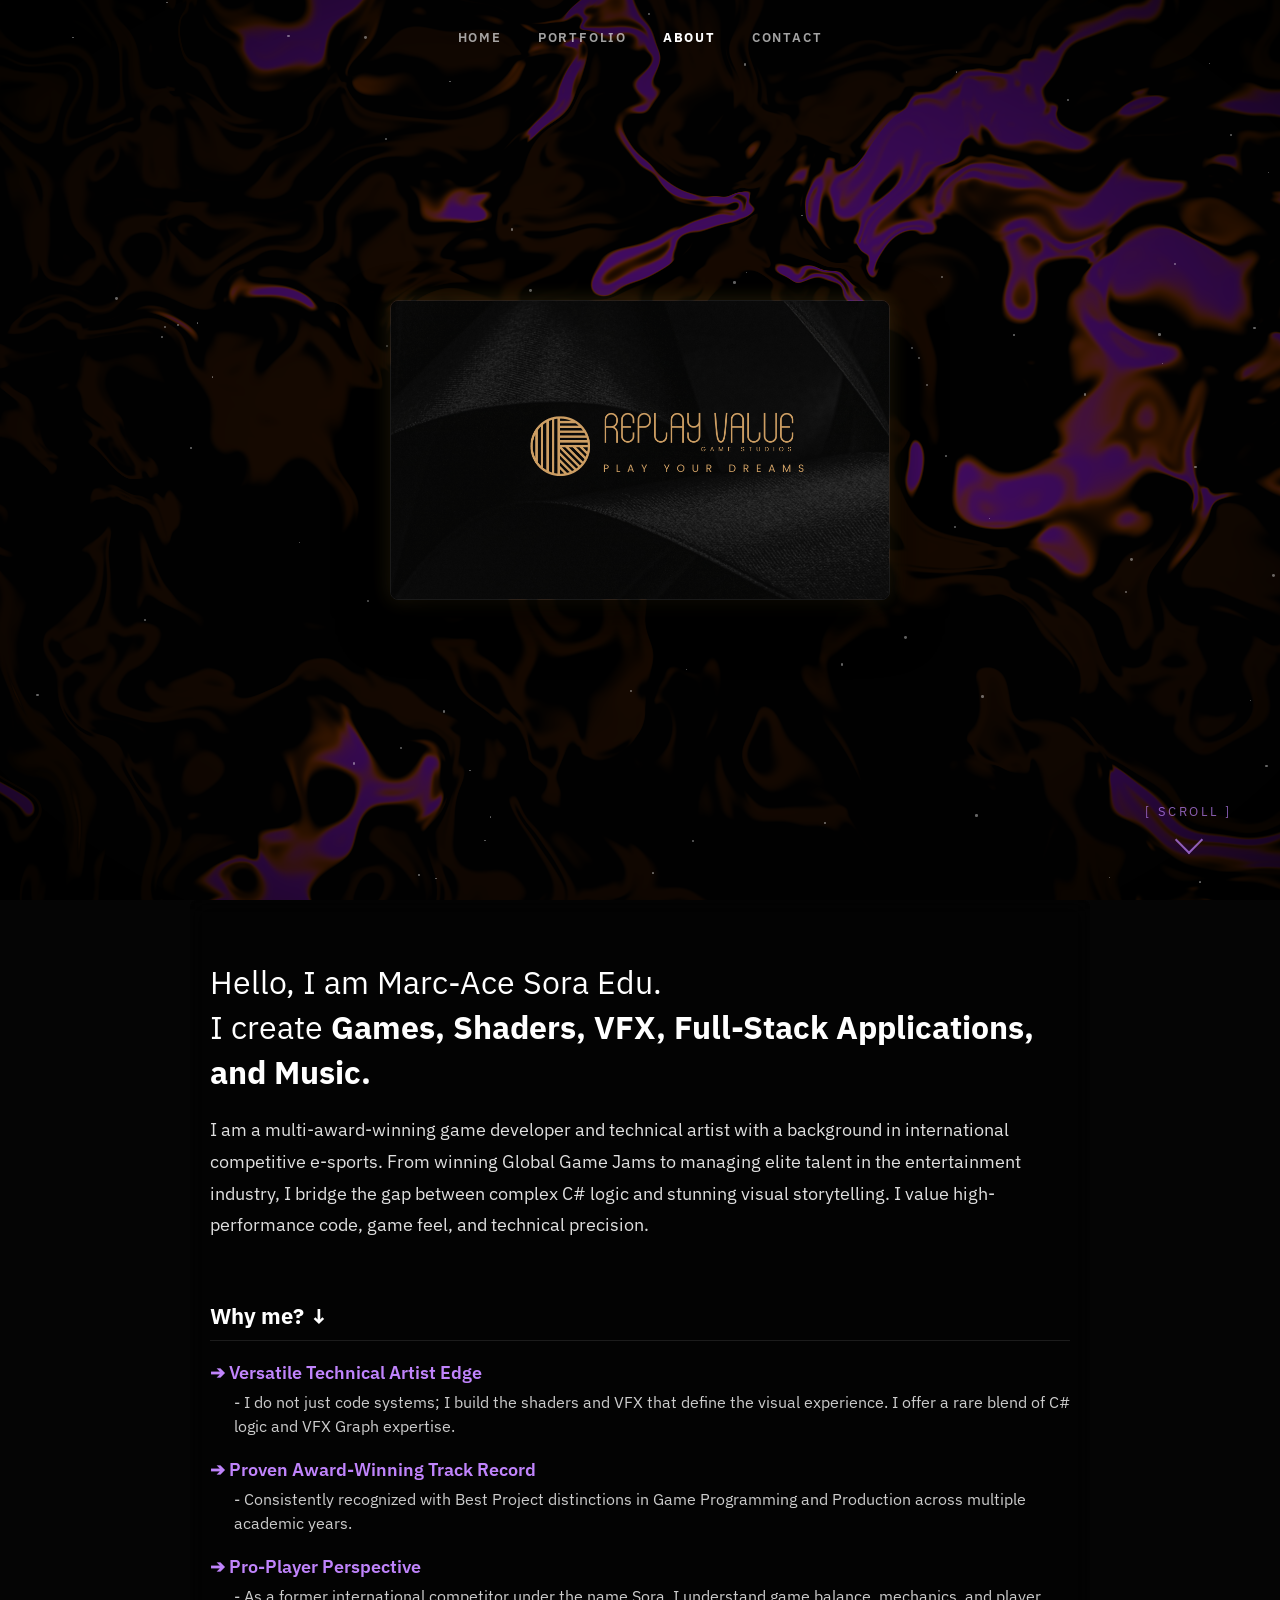
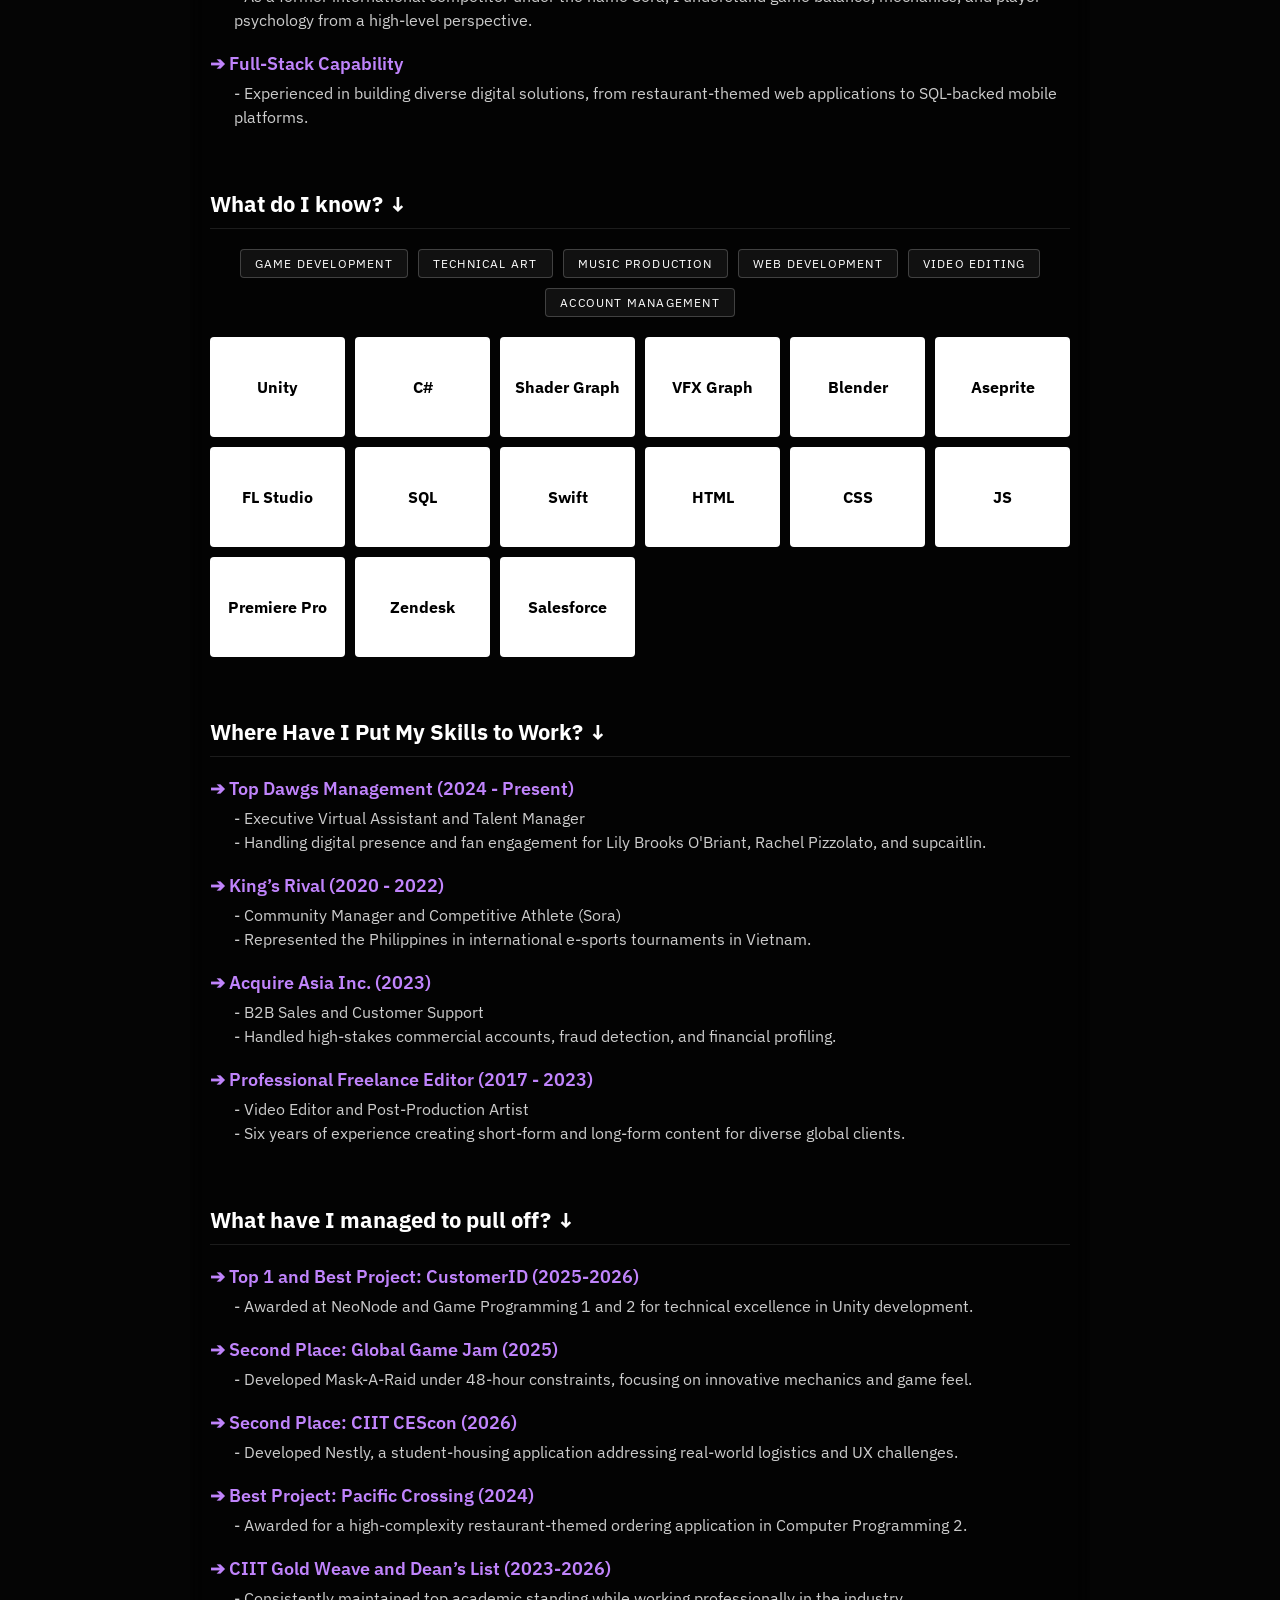
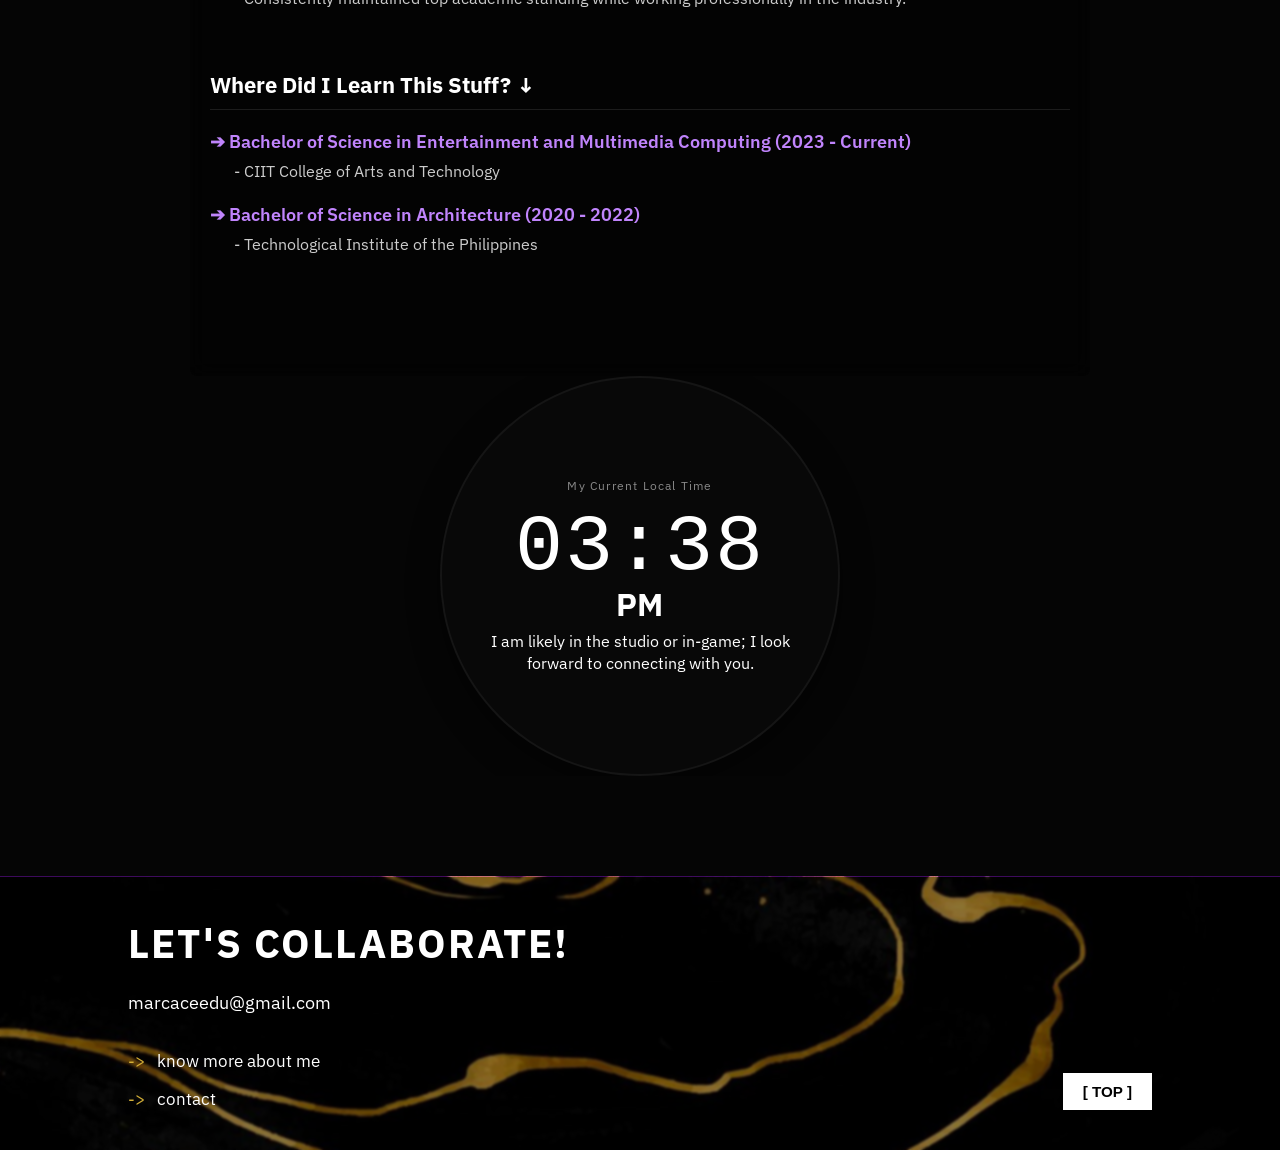
==== About.html @ 2ece5d6a "Replay Value" ====
<!DOCTYPE html>
<html lang="en">
<head>
  <meta charset="UTF-8" />
  <meta name="viewport" content="width=device-width, initial-scale=1.0" />
  <title>Replay Value</title>
  <link rel="icon" href="Images/Logo.png" type="image/png">
  <link rel="preconnect" href="https://fonts.googleapis.com" />
  <link rel="preconnect" href="https://fonts.gstatic.com" crossorigin />
  <link href="https://fonts.googleapis.com/css2?family=IBM+Plex+Sans:ital,wght@0,100..700;1,100..700&display=swap" rel="stylesheet" />
  <script src="components.js"></script>
  <link rel="stylesheet" href="style.css" />
</head>
<body class="about-page">
  <canvas id="glcanvas" style="position:fixed;top:0;left:0;width:100vw;height:100vh;z-index:-1;pointer-events:none;"></canvas>
  <div id="particles-container"></div>

  <!-- ─── Navbar ─────────────────────────────────────── -->
  <site-navbar></site-navbar>

  <!-- ─── Hero / Rotating Business Card ──────────────── -->
  <section class="about-hero-section">
    <div class="card-container" id="card-container">
      <div class="business-card" id="business-card">
        <div class="card-face card-front">
          <img src="Images/Business Card/Front.png" alt="Business Card Front" />
        </div>
        <div class="card-face card-back">
          <img src="Images/Business Card/Back.png" alt="Business Card Back" />
        </div>
      </div>
    </div>
    <div class="scroll-indicator">
      <span>[ scroll ]</span>
      <div class="chevron"></div>
    </div>
  </section>

  <!-- ─── Resume Sections ────────────────────────────── -->
  <main class="about-content">
    
    <section class="about-block intro-block">
      <h2>Hello, I am Marc-Ace Sora Edu.<br>I create <strong>Games, Shaders, VFX, Full-Stack Applications, and Music.</strong></h2>
      <p>I am a multi-award-winning game developer and technical artist with a background in international competitive e-sports. From winning Global Game Jams to managing elite talent in the entertainment industry, I bridge the gap between complex C# logic and stunning visual storytelling. I value high-performance code, game feel, and technical precision.</p>
    </section>

    <section class="about-block">
      <h3 class="block-heading">Why me? ↓</h3>
      <div class="about-list">
        <div class="list-item">
          <h4>➔ Versatile Technical Artist Edge</h4>
          <p>- I do not just code systems; I build the shaders and VFX that define the visual experience. I offer a rare blend of C# logic and VFX Graph expertise.</p>
        </div>
        <div class="list-item">
          <h4>➔ Proven Award-Winning Track Record</h4>
          <p>- Consistently recognized with Best Project distinctions in Game Programming and Production across multiple academic years.</p>
        </div>
        <div class="list-item">
          <h4>➔ Pro-Player Perspective</h4>
          <p>- As a former international competitor under the name Sora, I understand game balance, mechanics, and player psychology from a high-level perspective.</p>
        </div>
        <div class="list-item">
          <h4>➔ Full-Stack Capability</h4>
          <p>- Experienced in building diverse digital solutions, from restaurant-themed web applications to SQL-backed mobile platforms.</p>
        </div>
      </div>
    </section>

    <section class="about-block">
      <h3 class="block-heading">What do I know? ↓</h3>
      <div class="skills-tabs">
        <span>Game Development</span>
        <span>Technical Art</span>
        <span>Music Production</span>
        <span>Web Development</span>
        <span>Video Editing</span>
        <span>Account Management</span>
      </div>
      <div class="skills-grid">
        <div class="skill-box"><span>Unity</span></div>
        <div class="skill-box"><span>C#</span></div>
        <div class="skill-box"><span>Shader Graph</span></div>
        <div class="skill-box"><span>VFX Graph</span></div>
        <div class="skill-box"><span>Blender</span></div>
        <div class="skill-box"><span>Aseprite</span></div>
        <div class="skill-box"><span>FL Studio</span></div>
        <div class="skill-box"><span>SQL</span></div>
        <div class="skill-box"><span>Swift</span></div>
        <div class="skill-box"><span>HTML</span></div>
        <div class="skill-box"><span>CSS</span></div>
        <div class="skill-box"><span>JS</span></div>
        <div class="skill-box"><span>Premiere Pro</span></div>
        <div class="skill-box"><span>Zendesk</span></div>
        <div class="skill-box"><span>Salesforce</span></div>
      </div>
    </section>

    <section class="about-block">
      <h3 class="block-heading">Where Have I Put My Skills to Work? ↓</h3>
      <div class="about-list">
        <div class="list-item">
          <h4>➔ Top Dawgs Management (2024 - Present)</h4>
          <p>- Executive Virtual Assistant and Talent Manager</p>
          <p>- Handling digital presence and fan engagement for Lily Brooks O'Briant, Rachel Pizzolato, and supcaitlin.</p>
        </div>
        <div class="list-item">
          <h4>➔ King’s Rival (2020 - 2022)</h4>
          <p>- Community Manager and Competitive Athlete (Sora)</p>
          <p>- Represented the Philippines in international e-sports tournaments in Vietnam.</p>
        </div>
        <div class="list-item">
          <h4>➔ Acquire Asia Inc. (2023)</h4>
          <p>- B2B Sales and Customer Support</p>
          <p>- Handled high-stakes commercial accounts, fraud detection, and financial profiling.</p>
        </div>
        <div class="list-item">
          <h4>➔ Professional Freelance Editor (2017 - 2023)</h4>
          <p>- Video Editor and Post-Production Artist</p>
          <p>- Six years of experience creating short-form and long-form content for diverse global clients.</p>
        </div>
      </div>
    </section>

    <section class="about-block">
      <h3 class="block-heading">What have I managed to pull off? ↓</h3>
      <div class="about-list">
        <div class="list-item">
          <h4>➔ Top 1 and Best Project: CustomerID (2025-2026)</h4>
          <p>- Awarded at NeoNode and Game Programming 1 and 2 for technical excellence in Unity development.</p>
        </div>
        <div class="list-item">
          <h4>➔ Second Place: Global Game Jam (2025)</h4>
          <p>- Developed Mask-A-Raid under 48-hour constraints, focusing on innovative mechanics and game feel.</p>
        </div>
        <div class="list-item">
          <h4>➔ Second Place: CIIT CEScon (2026)</h4>
          <p>- Developed Nestly, a student-housing application addressing real-world logistics and UX challenges.</p>
        </div>
        <div class="list-item">
          <h4>➔ Best Project: Pacific Crossing (2024)</h4>
          <p>- Awarded for a high-complexity restaurant-themed ordering application in Computer Programming 2.</p>
        </div>
        <div class="list-item">
          <h4>➔ CIIT Gold Weave and Dean’s List (2023-2026)</h4>
          <p>- Consistently maintained top academic standing while working professionally in the industry.</p>
        </div>
      </div>
    </section>

    <section class="about-block">
      <h3 class="block-heading">Where Did I Learn This Stuff? ↓</h3>
      <div class="about-list">
        <div class="list-item">
          <h4>➔ Bachelor of Science in Entertainment and Multimedia Computing (2023 - Current)</h4>
          <p>- CIIT College of Arts and Technology</p>
        </div>
        <div class="list-item">
          <h4>➔ Bachelor of Science in Architecture (2020 - 2022)</h4>
          <p>- Technological Institute of the Philippines</p>
        </div>
      </div>
    </section>
  </main>

  <!-- ─── Dynamic Clock Section ────────────────────────── -->
  <section class="clock-section">
    <div class="clock-glow"></div>
    <div class="clock-circle">
      <p class="clock-eyebrow">My Current Local Time</p>
      <h2 class="clock-time">
        <div id="time-val">--:--</div>
        <div id="time-ampm">--</div>
      </h2>
      <p id="local-status" class="clock-status" style="width: 85%; margin: 0 auto; line-height: 1.4;">I am likely in the studio or in-game; I look forward to connecting with you.</p>
    </div>
  </section>

  <!-- ─── Footer ─────────────────────────────────────── -->
  <site-footer></site-footer>

  <script>
    /* ─── Particles Init ────────────────────────────── */
    const pContainer = document.getElementById('particles-container');
    const PARTICLE_COUNT = 80;
    for (let i = 0; i < PARTICLE_COUNT; i++) {
      const p = document.createElement('div');
      p.classList.add('particle');
      p.style.left = Math.random() * 100 + 'vw';
      p.style.top = Math.random() * 100 + 'vh';
      const dur = 4 + Math.random() * 6;
      const delay = Math.random() * 8;
      const size = Math.random() * 2 + 1;
      p.style.width = size + 'px';
      p.style.height = size + 'px';
      p.style.animation = `particleFloat ${dur}s linear ${delay}s infinite`;
      pContainer.appendChild(p);
    }
    
    /* ─── Navbar Scroll Effect ──────────────────────── */
    const navbar = document.getElementById('navbar');
    let scrollHideTimer = null;
    window.addEventListener('scroll', () => {
      if(navbar) {
        navbar.classList.toggle('scrolled', window.scrollY > 10);
        if (window.scrollY > 50) navbar.classList.add('hidden');
        else navbar.classList.remove('hidden');

        clearTimeout(scrollHideTimer);
        scrollHideTimer = setTimeout(() => {
          navbar.classList.remove('hidden');
        }, 1500);
      }

      // Hide hero on scroll
      const hero = document.querySelector('.about-hero-section');
      if (hero) {
        const opacity = 1 - (window.scrollY / (window.innerHeight * 0.5));
        hero.style.opacity = Math.max(0, opacity);
        hero.style.pointerEvents = opacity <= 0 ? 'none' : 'auto';
      }
    }, { passive: true });

    /* ─── WebGL Liquid Orange & Purple Shader ────────── */
    const canvas = document.getElementById('glcanvas');
    if (canvas) {
      const gl = canvas.getContext('webgl');
      
      function resizeCanvas() {
        canvas.width = window.innerWidth;
        canvas.height = window.innerHeight;
        gl.viewport(0, 0, canvas.width, canvas.height);
      }
      window.addEventListener('resize', resizeCanvas);
      resizeCanvas();

      const vsSource = `
        attribute vec4 aVertexPosition;
        void main() {
          gl_Position = aVertexPosition;
        }
      `;

      const fsSource = `
        precision highp float;
        uniform vec2 u_resolution;
        uniform float u_time;

        vec2 hash(vec2 p) {
          p = vec2(dot(p, vec2(127.1, 311.7)), dot(p, vec2(269.5, 183.3)));
          return -1.0 + 2.0 * fract(sin(p) * 43758.5453123);
        }

        float noise(vec2 p) {
          const float K1 = 0.366025404;
          const float K2 = 0.211324865;
          vec2 i = floor(p + (p.x + p.y) * K1);
          vec2 a = p - i + (i.x + i.y) * K2;
          float m = step(a.y, a.x);
          vec2 o = vec2(m, 1.0 - m);
          vec2 b = a - o + K2;
          vec2 c = a - 1.0 + 2.0 * K2;
          vec3 h = max(0.5 - vec3(dot(a,a), dot(b,b), dot(c,c)), 0.0);
          vec3 n = h*h*h*h * vec3(dot(a, hash(i+0.0)), dot(b, hash(i+o)), dot(c, hash(i+1.0)));
          return dot(n, vec3(70.0));
        }

        float fbm(vec2 uv) {
          float f = 0.0;
          mat2 m = mat2(1.6, 1.2, -1.2, 1.6);
          f += 0.5000 * noise(uv); uv = m * uv;
          f += 0.2500 * noise(uv); uv = m * uv;
          f += 0.1250 * noise(uv); uv = m * uv;
          f += 0.0625 * noise(uv); uv = m * uv;
          return f;
        }

        void main() {
          vec2 st = gl_FragCoord.xy / u_resolution.y;
          
          vec2 q = vec2(0.);
          q.x = fbm(st + 0.02 * u_time);
          q.y = fbm(st + vec2(1.0));
          
          vec2 r = vec2(0.);
          r.x = fbm(st + 1.0 * q + vec2(1.7, 9.2) + 0.12 * u_time);
          r.y = fbm(st + 1.0 * q + vec2(8.3, 2.8) + 0.10 * u_time);
          
          float f = fbm(st + r);
          
          // Throttled high threshold bounds the gold generation strongly (20% gold)
          float veins = abs(sin(f * 3.0 + u_time * 0.3));
          veins = smoothstep(0.93, 1.0, veins); 
          
          // Auxiliary veins thinned further
          float faintVeins = smoothstep(0.85, 1.0, abs(sin(f * 6.0 - u_time * 0.1))) * 0.2;
          // Global fluid intensity mapping
          float fluid = veins + faintVeins;
          
          vec3 baseColor = vec3(0.01, 0.01, 0.01);
          vec3 orangeColor = vec3(1.0, 0.4, 0.0);
          vec3 purpleColor = vec3(0.6, 0.1, 0.9);
          
          vec3 col = mix(baseColor, orangeColor, fluid);
          col = mix(col, purpleColor, smoothstep(0.97, 1.0, abs(sin(f * 3.0 + u_time * 0.3))));
          
          // Global black tone-down filter multiplying contrast uniformly
          col *= 0.45;
          
          vec2 center = gl_FragCoord.xy / u_resolution.xy - 0.5;
          col *= 1.0 - dot(center, center) * 1.5;
          
          gl_FragColor = vec4(col, 1.0);
        }
      `;

      function loadShader(gl, type, source) {
        const shader = gl.createShader(type);
        gl.shaderSource(shader, source);
        gl.compileShader(shader);
        if (!gl.getShaderParameter(shader, gl.COMPILE_STATUS)) {
          console.error(gl.getShaderInfoLog(shader));
          gl.deleteShader(shader);
          return null;
        }
        return shader;
      }

      const vertexShader = loadShader(gl, gl.VERTEX_SHADER, vsSource);
      const fragmentShader = loadShader(gl, gl.FRAGMENT_SHADER, fsSource);
      const shaderProgram = gl.createProgram();
      gl.attachShader(shaderProgram, vertexShader);
      gl.attachShader(shaderProgram, fragmentShader);
      gl.linkProgram(shaderProgram);
      gl.useProgram(shaderProgram);

      const positionBuffer = gl.createBuffer();
      gl.bindBuffer(gl.ARRAY_BUFFER, positionBuffer);
      const positions = [ -1.0, 1.0, 1.0, 1.0, -1.0, -1.0, 1.0, -1.0 ];
      gl.bufferData(gl.ARRAY_BUFFER, new Float32Array(positions), gl.STATIC_DRAW);
      const vertexPosition = gl.getAttribLocation(shaderProgram, 'aVertexPosition');
      gl.vertexAttribPointer(vertexPosition, 2, gl.FLOAT, false, 0, 0);
      gl.enableVertexAttribArray(vertexPosition);

      const uResolution = gl.getUniformLocation(shaderProgram, 'u_resolution');
      const uTime = gl.getUniformLocation(shaderProgram, 'u_time');
      
      let startTime = Date.now();
      function renderGL() {
        gl.uniform2f(uResolution, canvas.width, canvas.height);
        gl.uniform1f(uTime, (Date.now() - startTime) / 1000.0);
        gl.drawArrays(gl.TRIANGLE_STRIP, 0, 4);
        requestAnimationFrame(renderGL);
      }
      renderGL();
    }

    /* ─── Dynamic Clock (PHT Time Zone) ─────────────── */
    const timeValDisplay = document.getElementById('time-val');
    const timeAmPmDisplay = document.getElementById('time-ampm');
    const statusDisplay = document.getElementById('local-status');

    function updateClock() {
      const now = new Date();
      // Format 04:11 AM
      const optionsTime = { timeZone: 'Asia/Manila', hour: '2-digit', minute: '2-digit', hour12: true };
      const timeString = new Intl.DateTimeFormat('en-US', optionsTime).format(now);
      
      // Split into "04:11" and "AM"
      const partsArr = timeString.split(' ');
      if (partsArr.length === 2 && timeValDisplay && timeAmPmDisplay) {
        timeValDisplay.textContent = partsArr[0];
        timeAmPmDisplay.textContent = partsArr[1];
      }

      // Status display is now statically handled in HTML
    }
    updateClock();
    setInterval(updateClock, 1000);

    /* ─── 3D Rotating Business Card (Lerp Physics) ──── */
    const container = document.getElementById('card-container');
    const card = document.getElementById('business-card');
    
    let isFlipped = false;
    let targetRotateX = 0;
    let targetRotateY = 0;
    let currentRotateX = 0;
    let currentRotateY = 0;
    
    const maxRotateX = 15; 
    const maxRotateY = 15;

    container.addEventListener('mousemove', (e) => {
      const rect = container.getBoundingClientRect();
      const x = e.clientX - rect.left; 
      const y = e.clientY - rect.top; 
      const centerX = rect.width / 2;
      const centerY = rect.height / 2;

      let rY = ((x - centerX) / centerX) * maxRotateY; 
      let rX = -((y - centerY) / centerY) * maxRotateX;
      
      if (isFlipped) {
        rY += 180;
      }
      
      targetRotateY = rY;
      targetRotateX = rX;
    });

    container.addEventListener('mouseleave', () => {
      targetRotateX = 0;
      targetRotateY = isFlipped ? 180 : 0;
    });

    container.addEventListener('click', () => {
      isFlipped = !isFlipped;
      targetRotateX = 0;
      targetRotateY = isFlipped ? 180 : 0;
      container.classList.toggle('flipped', isFlipped);
    });

    function lerp(start, end, amt) {
      return (1 - amt) * start + amt * end;
    }

    function animateCard() {
      currentRotateX = lerp(currentRotateX, targetRotateX, 0.1);
      currentRotateY = lerp(currentRotateY, targetRotateY, 0.1);
      
      if (card) {
        card.style.transform = `rotateX(${currentRotateX}deg) rotateY(${currentRotateY}deg)`;
      }
      requestAnimationFrame(animateCard);
    }
    animateCard();

  </script>
</body>
</html>
---- style.css ----
@import url('https://fonts.cdnfonts.com/css/digital-7-mono');

/* ─── Reset & Base ─────────────────────────────────── */
    *, *::before, *::after { box-sizing: border-box; margin: 0; padding: 0; }

    :root {
      --clr-bg:      #0a0a0a;
      --clr-surface: #111111;
      --clr-accent:  #7c6dfa;
      --clr-accent2: #c084fc;
      --clr-text:    #e8e8e8;
      --clr-muted:   #888888;
      --nav-h:       72px;
      --ease:        cubic-bezier(0.4, 0, 0.2, 1);
    }

    html { scroll-behavior: smooth; }

    body {
      font-family: 'IBM Plex Sans', sans-serif;
      background-color: #070712; /* Deep dark blue base */
      color: var(--clr-text);
      overflow-x: hidden;
    }

    /* Removed empty old gradient containers */

    /* ── Animated Particles (Dust) ── */
    #particles-container {
      position: fixed;
      inset: 0;
      z-index: -1;
      overflow: hidden;
      pointer-events: none;
    }

    .particle {
      position: absolute;
      width: 2px;
      height: 2px;
      background: rgba(255, 255, 255, 0.4);
      border-radius: 50%;
    }

    @keyframes particleFloat {
      0%   { transform: translateY(0) rotate(0deg); opacity: 0; }
      10%  { opacity: 0.8; }
      90%  { opacity: 0.8; }
      100% { transform: translateY(-100px) rotate(360deg); opacity: 0; }
    }

    /* ─── Navbar ────────────────────────────────────────── */
    .navbar {
      position: fixed;
      top: 0; left: 0; right: 0;
      height: var(--nav-h);
      display: flex;
      align-items: center;
      justify-content: center;
      padding: 0 48px;
      z-index: 100;
      transition: background 0.4s var(--ease), backdrop-filter 0.4s var(--ease), box-shadow 0.4s var(--ease), transform 0.4s var(--ease);
    }

    .navbar.hidden {
      transform: translateY(-100%);
    }

    .navbar.scrolled {
      background: rgba(10, 10, 10, 0.85);
      backdrop-filter: blur(18px);
      -webkit-backdrop-filter: blur(18px);
      box-shadow: 0 1px 0 rgba(255,255,255,0.06);
    }

    .nav-logo {
      font-family: 'IBM Plex Sans', sans-serif;
      font-weight: 900;
      font-size: 1.35rem;
      letter-spacing: 0.12em;
      text-transform: uppercase;
      background: linear-gradient(135deg, #fff 30%, var(--clr-accent2));
      -webkit-background-clip: text;
      -webkit-text-fill-color: transparent;
      background-clip: text;
      text-decoration: none;
      cursor: pointer;
    }

    .nav-links {
      list-style: none;
      display: flex;
      gap: 36px;
    }

    .nav-links a {
      font-size: 0.8rem;
      font-weight: 600;
      letter-spacing: 0.14em;
      text-transform: uppercase;
      color: rgba(232,232,232,0.7);
      text-decoration: none;
      position: relative;
      transition: color 0.2s var(--ease);
    }

    .nav-links a.active {
      font-weight: 800;
      color: #fff;
    }

    /* ── Dropdown ── */
    .dropdown {
      position: relative;
      display: inline-block;
      padding-bottom: 20px; /* Expands hover area downwards */
      margin-bottom: -20px;
    }

    .dropdown-content {
      position: absolute;
      top: 100%;
      left: 50%;
      transform: translateX(-50%) translateY(10px);
      background: rgba(10, 10, 15, 0.9);
      backdrop-filter: blur(12px);
      -webkit-backdrop-filter: blur(12px);
      min-width: 140px;
      box-shadow: 0 8px 32px rgba(0,0,0,0.8);
      border: 1px solid rgba(255, 255, 255, 0.05);
      border-radius: 8px;
      padding: 12px 0;
      opacity: 0;
      visibility: hidden;
      transition: all 0.3s var(--ease);
      display: flex;
      flex-direction: column;
      gap: 12px;
      z-index: 100;
    }

    .dropdown:hover .dropdown-content {
      opacity: 1;
      visibility: visible;
      transform: translateX(-50%) translateY(0);
    }

    .dropdown-content a {
      padding: 4px 20px;
      display: block;
      text-align: left;
      width: 100%;
      font-weight: 600;
    }

    .dropdown-content a:hover {
      color: var(--clr-accent2);
    }

    /* ── Glitch pseudo-layers ── */
    .nav-links a::before,
    .nav-links a::after {
      content: attr(data-text);
      position: absolute;
      top: 0; left: 0;
      width: 100%;
      font-size: inherit;
      font-weight: inherit;
      letter-spacing: inherit;
      text-transform: inherit;
      opacity: 0;
      pointer-events: none;
    }

    .nav-links a::before {
      color: #0ff;          /* cyan channel */
      clip-path: inset(0 0 100% 0);
    }

    .nav-links a::after {
      color: #f0f;          /* magenta channel */
      clip-path: inset(100% 0 0 0);
    }

    /* Activate on hover */
    .nav-links a:hover {
      color: #fff;
      animation: glitch-base 0.45s steps(1) forwards;
    }

    .nav-links a:hover::before {
      opacity: 0.75;
      transform: translateX(-2px);
      animation: glitch-top 0.45s steps(1) forwards;
    }

    .nav-links a:hover::after {
      opacity: 0.65;
      transform: translateX(2px);
      animation: glitch-bot 0.45s steps(1) forwards;
    }

    /* Also stays highlighted when active */
    .nav-links a.active { color: #fff; }

    @keyframes glitch-base {
      0%   { transform: translateX(0); }
      15%  { transform: translateX(-2px); }
      30%  { transform: translateX(2px); }
      45%  { transform: translateX(-1px); }
      60%  { transform: translateX(1px); }
      75%  { transform: translateX(0); }
      100% { transform: translateX(0); }
    }

    @keyframes glitch-top {
      0%   { clip-path: inset(0 0 90% 0);  transform: translateX(-3px); }
      15%  { clip-path: inset(20% 0 70% 0); transform: translateX(3px); }
      30%  { clip-path: inset(5% 0 80% 0);  transform: translateX(-2px); }
      45%  { clip-path: inset(40% 0 40% 0); transform: translateX(2px); }
      60%  { clip-path: inset(10% 0 60% 0); transform: translateX(-3px); }
      75%  { clip-path: inset(0 0 85% 0);   transform: translateX(1px); }
      100% { clip-path: inset(0 0 100% 0);  transform: translateX(-2px); opacity: 0; }
    }

    @keyframes glitch-bot {
      0%   { clip-path: inset(80% 0 0 0);  transform: translateX(3px); }
      15%  { clip-path: inset(60% 0 5% 0); transform: translateX(-3px); }
      30%  { clip-path: inset(75% 0 0 0);  transform: translateX(2px); }
      45%  { clip-path: inset(50% 0 10% 0); transform: translateX(-1px); }
      60%  { clip-path: inset(85% 0 0 0);  transform: translateX(3px); }
      75%  { clip-path: inset(70% 0 5% 0); transform: translateX(-2px); }
      100% { clip-path: inset(100% 0 0 0); transform: translateX(1px);  opacity: 0; }
    }

    /* ─── Slideshow Hero ────────────────────────────────── */
    .slideshow-hero {
      position: relative;
      width: 100%;
      height: 100svh;
      min-height: 600px;
      overflow: hidden;
    }

    /* Slides */
    .slide {
      position: absolute;
      inset: 0;
      background-size: cover;
      background-position: center;
      opacity: 0;
      transform: scale(1.04);
      transition:
        opacity 1s ease-in-out,
        transform 2.8s ease-out;
      will-change: opacity, transform;
    }

    .slide.active {
      opacity: 1;
      transform: scale(1);
      z-index: 1;
    }

    .slide.exit {
      opacity: 0;
      transform: scale(1.01);
      z-index: 2;
    }

    /* Dark gradient overlay */
    .slide-overlay {
      position: absolute;
      inset: 0;
      background:
        linear-gradient(to right, rgba(10,10,10,0.55) 0%, transparent 60%),
        linear-gradient(to top, rgba(10,10,10,0.85) 0%, rgba(10,10,10,0.1) 50%);
      z-index: 3;
    }

    /* Hero content */
    .hero-content {
      position: absolute;
      bottom: 14%;
      left: 50%;
      transform: translateX(-50%);
      text-align: center;
      z-index: 4;
      width: 90%;
      max-width: 780px;
      animation: heroFadeUp 1s 0.3s both;
    }

    @keyframes heroFadeUp {
      from { opacity: 0; transform: translateX(-50%) translateY(30px); }
      to   { opacity: 1; transform: translateX(-50%) translateY(0); }
    }

    .hero-eyebrow {
      font-size: 0.75rem;
      font-weight: 600;
      letter-spacing: 0.3em;
      text-transform: uppercase;
      color: var(--clr-accent2);
      margin-bottom: 14px;
      opacity: 0.9;
    }

    .hero-title {
      font-family: 'IBM Plex Sans', sans-serif;
      font-size: clamp(2.8rem, 7vw, 5.5rem);
      font-weight: 900;
      line-height: 1.05;
      letter-spacing: 0.06em;
      text-transform: uppercase;
      color: #fff;
      text-shadow: 0 4px 40px rgba(0,0,0,0.6);
      margin-bottom: 16px;
      position: relative;
      display: inline-block;
      cursor: default;
    }

    /* Glitch layers on hero title */
    .hero-title::before,
    .hero-title::after {
      content: attr(data-text);
      position: absolute;
      top: 0; left: 0;
      width: 100%;
      height: 100%;
      font-family: inherit;
      font-size: inherit;
      font-weight: inherit;
      letter-spacing: inherit;
      text-transform: inherit;
      line-height: inherit;
      text-shadow: none;
      pointer-events: none;
    }

    .hero-title::before {
      color: #0ff;
      animation: hero-glitch-top 3.5s infinite steps(1);
      clip-path: inset(0 0 95% 0);
    }

    .hero-title::after {
      color: #f0f;
      animation: hero-glitch-bot 3.5s infinite steps(1);
      animation-delay: 0.15s;
      clip-path: inset(95% 0 0 0);
    }

    @keyframes hero-glitch-top {
      0%,  72% { clip-path: inset(0 0 95% 0);    transform: translate(0,0);      opacity: 0; }
      73%       { clip-path: inset(5% 0 80% 0);   transform: translate(-4px, 0);  opacity: 0.8; }
      76%       { clip-path: inset(25% 0 60% 0);  transform: translate(4px, 0);   opacity: 0.7; }
      79%       { clip-path: inset(10% 0 75% 0);  transform: translate(-3px, 0);  opacity: 0.9; }
      82%       { clip-path: inset(40% 0 45% 0);  transform: translate(3px, 0);   opacity: 0.6; }
      85%       { clip-path: inset(15% 0 70% 0);  transform: translate(-2px, 0);  opacity: 0.8; }
      88%       { clip-path: inset(0 0 90% 0);    transform: translate(2px, 0);   opacity: 0.5; }
      91%,100%  { clip-path: inset(0 0 95% 0);    transform: translate(0,0);      opacity: 0; }
    }

    @keyframes hero-glitch-bot {
      0%,  72% { clip-path: inset(95% 0 0 0);    transform: translate(0,0);      opacity: 0; }
      73%       { clip-path: inset(80% 0 5% 0);   transform: translate(4px, 0);   opacity: 0.7; }
      76%       { clip-path: inset(60% 0 20% 0);  transform: translate(-4px, 0);  opacity: 0.8; }
      79%       { clip-path: inset(75% 0 10% 0);  transform: translate(3px, 0);   opacity: 0.9; }
      82%       { clip-path: inset(50% 0 30% 0);  transform: translate(-3px, 0);  opacity: 0.6; }
      85%       { clip-path: inset(70% 0 15% 0);  transform: translate(2px, 0);   opacity: 0.7; }
      88%       { clip-path: inset(88% 0 0 0);    transform: translate(-2px, 0);  opacity: 0.5; }
      91%,100%  { clip-path: inset(95% 0 0 0);    transform: translate(0,0);      opacity: 0; }
    }

    .hero-subtitle {
      font-size: clamp(0.9rem, 2vw, 1.15rem);
      font-weight: 300;
      color: rgba(232,232,232,0.75);
      letter-spacing: 0.04em;
      margin-bottom: 36px;
    }

    /* Social icons */
    .social-bar {
      display: flex;
      justify-content: center;
      gap: 20px;
    }

    .social-bar a {
      display: flex;
      align-items: center;
      justify-content: center;
      width: 44px; height: 44px;
      border-radius: 50%;
      border: 1.5px solid rgba(255,255,255,0.18);
      background: rgba(255,255,255,0.06);
      backdrop-filter: blur(6px);
      color: #fff;
      text-decoration: none;
      font-size: 1.05rem;
      position: relative;
      overflow: hidden;
      transition: border-color 0.2s, background 0.2s, transform 0.2s var(--ease);
    }

    /* Glitch on hover */
    .social-bar a:hover {
      border-color: var(--clr-accent);
      background: rgba(124,109,250,0.2);
      animation: social-glitch 0.4s steps(1) forwards;
    }

    .social-bar a::before,
    .social-bar a::after {
      content: '';
      position: absolute;
      inset: 0;
      border-radius: 50%;
      opacity: 0;
      pointer-events: none;
    }

    .social-bar a:hover::before {
      box-shadow: -3px 0 0 1px #0ff;
      animation: social-glitch-c 0.4s steps(1) forwards;
    }

    .social-bar a:hover::after {
      box-shadow: 3px 0 0 1px #f0f;
      animation: social-glitch-m 0.4s steps(1) forwards;
    }

    @keyframes social-glitch {
      0%   { transform: translate(0,0); }
      20%  { transform: translate(-3px, 1px); }
      40%  { transform: translate(3px, -1px); }
      60%  { transform: translate(-2px, 0); }
      80%  { transform: translate(2px, 1px); }
      100% { transform: translate(0,0); }
    }

    @keyframes social-glitch-c {
      0%   { opacity: 0; transform: translate(-4px, 0); }
      25%  { opacity: 0.8; transform: translate(-3px, 1px); }
      50%  { opacity: 0.5; transform: translate(-5px, -1px); }
      75%  { opacity: 0.9; transform: translate(-2px, 0); }
      100% { opacity: 0; transform: translate(0, 0); }
    }

    @keyframes social-glitch-m {
      0%   { opacity: 0; transform: translate(4px, 0); }
      25%  { opacity: 0.7; transform: translate(3px, -1px); }
      50%  { opacity: 0.6; transform: translate(5px, 1px); }
      75%  { opacity: 0.8; transform: translate(2px, 0); }
      100% { opacity: 0; transform: translate(0, 0); }
    }



    /* Progress bar */
    .progress-bar {
      position: absolute;
      bottom: 0; left: 0;
      height: 3px;
      width: 0%;
      background: linear-gradient(90deg, var(--clr-accent), var(--clr-accent2));
      z-index: 5;
      transition: width linear;
    }

    /* ─── Featured Section ──────────────────────────────── */
    .section-container {
      padding: 120px 48px;
      max-width: 1400px;
      margin: 0 auto;
    }

    .section-header {
      margin-bottom: 60px;
    }

    .section-title {
      font-size: clamp(2rem, 4vw, 3rem);
      font-weight: 800;
      letter-spacing: 0.04em;
      text-transform: uppercase;
      margin-bottom: 16px;
    }

    .section-desc {
      color: var(--clr-muted);
      max-width: 600px;
      line-height: 1.6;
    }

    .game-showcase {
      display: grid;
      grid-template-columns: 1fr;
      gap: 100px;
    }

    .game-card {
      display: grid;
      grid-template-columns: 1fr;
      gap: 40px;
      align-items: center;
    }

    @media (min-width: 900px) {
      .game-card {
        grid-template-columns: 1.2fr 1fr;
      }
      .game-card:nth-child(even) {
        grid-template-columns: 1fr 1.2fr;
      }
      .game-card:nth-child(even) .game-info {
        order: -1;
      }
    }

    .game-gallery {
      display: flex;
      flex-direction: column;
      gap: 16px;
      width: 100%;
    }

    .main-display {
      width: 100%;
      aspect-ratio: 16/9;
      border-radius: 8px;
      overflow: hidden;
      border: 1px solid rgba(255,255,255,0.08);
      background: #000;
    }

    .main-display img {
      width: 100%;
      height: 100%;
      object-fit: contain; /* ensure full image is visible, or cover for edge-to-edge */
      transition: opacity 0.3s var(--ease);
    }
    
    .main-display img.fade {
      opacity: 0;
    }

    .thumb-strip {
      display: flex;
      gap: 12px;
      overflow-x: auto;
      padding-bottom: 8px; /* Safe space for scrollbar */
      scrollbar-width: thin;
      scrollbar-color: rgba(255,255,255,0.2) transparent;
    }

    .thumb-strip::-webkit-scrollbar {
      height: 6px;
    }
    .thumb-strip::-webkit-scrollbar-track {
      background: transparent;
    }
    .thumb-strip::-webkit-scrollbar-thumb {
      background: rgba(255,255,255,0.2);
      border-radius: 99px;
    }

    .thumb-btn {
      flex: 0 0 auto;
      width: 120px;
      aspect-ratio: 16/9;
      background: none;
      border: 2px solid transparent;
      border-radius: 6px;
      overflow: hidden;
      cursor: pointer;
      padding: 0;
      transition: border-color 0.2s, opacity 0.2s;
      opacity: 0.6;
    }

    .thumb-btn img {
      width: 100%;
      height: 100%;
      object-fit: cover;
    }

    .thumb-btn:hover {
      opacity: 0.9;
    }

    .thumb-btn.active {
      opacity: 1;
      border-color: var(--clr-accent);
    }

    .game-info h3 {
      font-size: 2rem;
      font-weight: 800;
      margin-bottom: 16px;
      color: #fff;
      position: relative;
      display: inline-block;
      cursor: default;
    }

    .game-info h3::before,
    .game-info h3::after {
      content: attr(data-text);
      position: absolute;
      top: 0; left: 0;
      width: 100%;
      font-size: inherit;
      font-weight: inherit;
      letter-spacing: inherit;
      opacity: 0;
      pointer-events: none;
    }
    .game-info h3::before { color: #0ff; }
    .game-info h3::after  { color: #f0f; }

    .game-info h3:hover { color: #fff; }
    .game-info h3:hover::before {
      opacity: 0.8;
      animation: glitch-top 0.4s steps(1) forwards;
    }
    .game-info h3:hover::after {
      opacity: 0.7;
      animation: glitch-bot 0.4s steps(1) forwards;
    }

    .game-info p {
      color: var(--clr-muted);
      line-height: 1.6;
      margin-bottom: 24px;
    }

    .game-tags {
      display: flex;
      flex-wrap: wrap;
      gap: 12px;
    }

    .tag {
      font-size: 0.75rem;
      font-weight: 600;
      letter-spacing: 0.1em;
      text-transform: uppercase;
      padding: 6px 14px;
      border-radius: 99px;
      background: rgba(124,109,250,0.1);
      color: var(--clr-accent2);
      border: 1px solid rgba(124,109,250,0.2);
    }
    
    /* ─── Featured Artworks ────────────────────────────── */
    .art-grid {
      display: grid;
      grid-template-columns: repeat(1, 1fr);
      gap: 40px;
    }

    @media (min-width: 768px) {
      .art-grid {
        grid-template-columns: repeat(2, 1fr);
      }
    }

    @media (min-width: 1024px) {
      .art-grid {
        grid-template-columns: repeat(3, 1fr);
      }
    }

    .art-card {
      display: flex;
      flex-direction: column;
      gap: 12px;
    }

    .art-img-wrap {
      width: 100%;
      aspect-ratio: 1 / 1;
      overflow: hidden;
      border: 1px solid rgba(255,255,255,0.05);
      background: rgba(0,0,0,0.3);
      cursor: pointer; /* Indicate it's clickable */
    }

    .art-img-wrap img {
      width: 100%;
      height: 100%;
      object-fit: cover;
      transition: transform 0.4s ease;
    }

    .art-img-wrap:hover img {
      transform: scale(1.05);
    }

    /* ─── Lightbox Modal ───────────────────────────────── */
    .lightbox {
      position: fixed;
      inset: 0;
      z-index: 1000;
      background: rgba(0, 0, 0, 0.85);
      backdrop-filter: blur(10px);
      display: flex;
      align-items: center;
      justify-content: center;
      opacity: 0;
      pointer-events: none;
      transition: opacity 0.3s ease;
    }

    .lightbox.show {
      opacity: 1;
      pointer-events: auto;
    }

    .lightbox img {
      max-width: 90vw;
      max-height: 90vh;
      object-fit: contain;
      border-radius: 4px;
      box-shadow: 0 10px 40px rgba(0,0,0,0.5);
      transform: scale(0.95) translateY(20px);
      transition: transform 0.4s cubic-bezier(0.16, 1, 0.3, 1);
    }

    .lightbox.show img {
      transform: scale(1) translateY(0);
    }

    .lightbox-close {
      position: absolute;
      top: 30px;
      right: 40px;
      background: none;
      border: none;
      color: #fff;
      font-size: 2rem;
      cursor: pointer;
      opacity: 0.6;
      transition: opacity 0.2s, transform 0.2s;
      padding: 10px;
    }

    .lightbox-close:hover {
      opacity: 1;
      transform: scale(1.1);
    }

    .art-title {
      font-size: 1.1rem;
      font-weight: 700;
      color: #fff;
      text-transform: uppercase;
      text-decoration: underline;
      text-underline-offset: 4px;
      margin-top: 8px;
      position: relative;
      display: inline-block;
      cursor: default;
    }

    .art-title::before,
    .art-title::after {
      content: attr(data-text);
      position: absolute;
      top: 0; left: 0;
      width: 100%;
      font-size: inherit;
      font-weight: inherit;
      letter-spacing: inherit;
      opacity: 0;
      pointer-events: none;
      text-decoration: underline;
      text-underline-offset: 4px;
    }
    .art-title::before { color: #0ff; }
    .art-title::after  { color: #f0f; }

    .art-title:hover { color: #fff; }
    .art-title:hover::before {
      opacity: 0.8;
      animation: glitch-top 0.4s steps(1) forwards;
    }
    .art-title:hover::after {
      opacity: 0.7;
      animation: glitch-bot 0.4s steps(1) forwards;
    }

    .art-tags {
      display: flex;
      flex-wrap: wrap;
      gap: 8px;
    }

    .art-tag {
      font-size: 0.75rem;
      font-weight: 600;
      color: #111;
      background-color: #999;
      padding: 4px 10px;
    }

    /* ─── Featured Websites ────────────────────────────── */
    .web-video-wrap {
      width: 100%;
      aspect-ratio: 16/9;
      border-radius: 8px;
      overflow: hidden;
      border: 1px solid rgba(255,255,255,0.08);
      background: #000;
    }

    .web-video-wrap.phone {
      aspect-ratio: 9/19.5;
      max-width: 280px;
      margin: 0 auto;
      border-radius: 36px;
      border: 12px solid #111;
      box-shadow: inset 0 0 0 2px #000, 0 10px 40px rgba(0, 0, 0, 0.4);
    }

    .web-video-wrap video {
      width: 100%;
      height: 100%;
      object-fit: cover;
      transition: filter 0.3s;
    }
    
    .web-video-wrap:hover video {
      filter: brightness(1.1);
    }

    .site-footer {
      position: relative;
      margin-top: 100px;
      padding: 40px 10%;
      background-color: #050505;
      background-image: url('Images/Footer.jpg');
      background-size: auto; /* Uses native resolution to prevent blurriness */
      background-position: center;
      background-repeat: repeat; /* Tiles the pattern if it's smaller than the screen */
      border-top: 1px solid rgba(153, 25, 230, 0.4); /* Purple border top */
      overflow: hidden;
    }

    .site-footer::before {
      content: "";
      position: absolute;
      inset: 0;
      background: rgba(0, 0, 0, 0.45);
      backdrop-filter: blur(1px); /* Slight blur to blend the pattern subtly */
      -webkit-backdrop-filter: blur(1px);
      pointer-events: none;
      z-index: 1;
    }

    .footer-content {
      position: relative;
      z-index: 10;
      max-width: 1200px;
      margin: 0 auto;
      display: flex;
      flex-direction: column;
      align-items: flex-start;
      gap: 16px;
    }

    .footer-title {
      font-size: 2.5rem;
      font-weight: 800;
      color: #fff;
      margin-bottom: 5px;
      letter-spacing: 0.05em;
    }

    .footer-email {
      font-size: 1.15rem;
      color: #fff;
      text-decoration: none;
      transition: color 0.2s;
    }
    .footer-email:hover {
      color: #d4af37;
    }

    .footer-links {
      display: flex;
      flex-direction: column;
      gap: 16px;
      margin-top: 20px;
    }

    .footer-link {
      font-size: 1.05rem;
      color: #fff;
      text-decoration: none;
      transition: color 0.2s;
      display: inline-block;
      width: fit-content;
    }

    .footer-link::before {
      content: '-> ';
      color: #d4af37;
      margin-right: 8px;
    }

    .footer-link:hover {
      color: #d4af37;
      text-decoration: underline;
      text-underline-offset: 4px;
    }

    .btn-top {
      position: absolute;
      bottom: 40px;
      right: 10%;
      z-index: 10;
      background: #fff;
      color: #000;
      font-weight: 700;
      padding: 10px 20px;
      border: none;
      cursor: pointer;
      font-size: 0.95rem;
      transition: all 0.3s;
    }

    .btn-top:hover {
      background: #d4af37;
      color: #000;
    }

    /* Slide caption */
    .slide-caption {
      position: absolute;
      bottom: 9%;
      right: 48px;
      text-align: right;
      z-index: 5;
      pointer-events: none;
    }

    .slide-caption-text {
      font-size: 0.72rem;
      font-weight: 600;
      letter-spacing: 0.18em;
      text-transform: uppercase;
      color: rgba(255,255,255,0.45);
      transition: opacity 0.5s;
    }

    /* Slideshow Dots */
    .dot-container {
      position: absolute;
      bottom: 40px;
      left: 48px;
      display: flex;
      gap: 12px;
      z-index: 10;
    }

    .dot {
      width: 8px;
      height: 8px;
      border: 1px solid rgba(255,255,255,0.3);
      background: transparent;
      border-radius: 50%;
      cursor: pointer;
      transition: all 0.3s var(--ease);
      padding: 0;
    }

    .dot.active {
      background: #fff;
      border-color: #fff;
      transform: scale(1.4);
      box-shadow: 0 0 15px rgba(255,255,255,0.5);
    }

    /* Slideshow Progress Bar */
    .slideshow-progress {
      position: absolute;
      bottom: 0;
      left: 0;
      width: 100%;
      height: 2px;
      background: rgba(255,255,255,0.05);
      z-index: 10;
    }

    .progress-bar {
      height: 100%;
      background: var(--clr-accent2);
      width: 0%;
      box-shadow: 0 0 10px var(--clr-accent2);
    }

    /* ─── Scroll indicator ──────────────────────────────── */
    .scroll-indicator {
      position: absolute;
      bottom: 5%;
      right: 48px;
      z-index: 5;
      display: flex;
      flex-direction: column;
      align-items: center;
      gap: 6px;
      color: rgba(255,255,255,0.35);
      font-size: 0.65rem;
      letter-spacing: 0.15em;
      text-transform: uppercase;
    }

    .scroll-line {
      width: 1px;
      height: 40px;
      background: linear-gradient(to bottom, rgba(255,255,255,0.35), transparent);
      animation: scrollPulse 2s ease-in-out infinite;
    }

    @keyframes scrollPulse {
      0%, 100% { opacity: 0.3; transform: scaleY(1); }
      50%       { opacity: 0.8; transform: scaleY(0.6); }
    }

    /* ─── Hero Glitch SVG Icon ──────────────────────────── */
    .hero-icon-wrap {
      position: relative;
      width: 100px;
      height: 100px;
      margin: 0 auto 20px;
      display: flex;
      justify-content: center;
      align-items: center;
    }

    .glitch-svg {
      position: absolute;
      width: 100%;
      height: 100%;
      top: 0;
      left: 0;
    }

    .glitch-svg.base {
      color: #fff;
      z-index: 3;
    }

    .glitch-svg.cyan {
      z-index: 2;
      animation: hero-svg-glitch-c 3.5s infinite steps(1);
      mix-blend-mode: screen;
    }

    .glitch-svg.magenta {
      z-index: 1;
      animation: hero-svg-glitch-m 3.5s infinite steps(1);
      animation-delay: 0.15s;
      mix-blend-mode: screen;
    }

    @keyframes hero-svg-glitch-c {
      0%, 72% { transform: translate(0, 0); opacity: 0; }
      73%     { transform: translate(-5px, 2px); opacity: 0.8; }
      76%     { transform: translate(5px, -2px); opacity: 0.8; }
      79%     { transform: translate(-3px, 0px); opacity: 0.9; }
      82%     { transform: translate(4px, 3px); opacity: 0.6; }
      85%     { transform: translate(-2px, -3px); opacity: 0.8; }
      88%     { transform: translate(3px, 0px); opacity: 0.5; }
      91%,100%{ transform: translate(0, 0); opacity: 0; }
    }

    @keyframes hero-svg-glitch-m {
      0%, 72% { transform: translate(0, 0); opacity: 0; }
      73%     { transform: translate(5px, -2px); opacity: 0.7; }
      76%     { transform: translate(-5px, 2px); opacity: 0.8; }
      79%     { transform: translate(3px, 0px); opacity: 0.9; }
      82%     { transform: translate(-4px, -3px); opacity: 0.6; }
      85%     { transform: translate(2px, 3px); opacity: 0.7; }
      88%     { transform: translate(-3px, 0px); opacity: 0.5; }
      91%,100%{ transform: translate(0, 0); opacity: 0; }
    }

    /* ─── Game Hub Grid ────────────────────────────────── */
    .hub-grid {
      display: grid;
      grid-template-columns: repeat(1, 1fr);
      gap: 40px;
      padding: 60px 48px;
      max-width: 1400px;
      margin: 0 auto;
    }

    @media (min-width: 768px) {
      .hub-grid { grid-template-columns: repeat(2, 1fr); }
    }

    @media (min-width: 1100px) {
      .hub-grid { grid-template-columns: repeat(3, 1fr); gap: 60px 40px; }
    }

    .hub-card {
      display: flex;
      flex-direction: column;
      gap: 12px;
      cursor: pointer;
      text-decoration: none;
    }

    .hub-card:hover .hub-title {
      color: var(--clr-accent2);
    }

    .hub-video-wrap {
      position: relative;
      width: 100%;
      aspect-ratio: 16/9;
      background: #000;
      overflow: hidden;
      border-radius: 4px;
      border: 1px solid rgba(255,255,255,0.08);
      box-shadow: 0 4px 20px rgba(0,0,0,0.5);
    }

    /* Scaling the iframe to hide black bars and YouTube titles */
    .hub-video-wrap iframe {
      position: absolute;
      top: 50%;
      left: 50%;
      width: 160%;
      height: 160%;
      transform: translate(-50%, -50%);
      pointer-events: none;
      border: none;
    }

    .hub-video-wrap video {
      position: absolute;
      top: 0;
      left: 0;
      width: 100%;
      height: 100%;
      object-fit: cover;
      pointer-events: none;
    }

    .hub-thumb {
      position: absolute;
      inset: 0;
      width: 100%;
      height: 100%;
      object-fit: cover;
      opacity: 0;
      transition: opacity 0.3s var(--ease);
      z-index: 2;
    }

    .hub-overlay {
      position: absolute;
      inset: 0;
      background: rgba(0,0,0,0.4);
      z-index: 3;
      display: flex;
      align-items: flex-end;
      padding: 16px;
      opacity: 0;
      transition: opacity 0.3s var(--ease);
    }

    .hub-more-info {
      font-size: 0.85rem;
      font-weight: 700;
      color: #fff;
      text-transform: uppercase;
      letter-spacing: 0.1em;
    }

    .hub-card:hover .hub-thumb,
    .hub-card:hover .hub-overlay {
      opacity: 1;
    }

    .hub-title {
      font-size: 1.2rem;
      font-weight: 800;
      text-transform: uppercase;
      color: #fff;
      text-decoration: underline;
      text-underline-offset: 4px;
      margin-top: 4px;
      transition: color 0.2s;
    }

    .hub-tags {
      display: flex;
      flex-wrap: wrap;
      gap: 8px;
    }

    .hub-tag {
      font-size: 0.75rem;
      font-weight: 700;
      background-color: #ccc;
      color: #111;
      padding: 3px 8px;
    }

    /* ─── Game Details Modal ─────────────────────────────── */
    .game-modal {
      position: fixed;
      inset: 0;
      z-index: 2000;
      background: rgba(0, 0, 0, 0.85);
      backdrop-filter: blur(10px);
      -webkit-backdrop-filter: blur(10px);
      display: flex;
      align-items: center;
      justify-content: center;
      opacity: 0;
      pointer-events: none;
      transition: opacity 0.4s var(--ease);
      padding: 40px;
    }

    .game-modal.show {
      opacity: 1;
      pointer-events: auto;
    }

    .game-modal-content {
      position: relative;
      background: #111;
      width: 100%;
      max-width: 1000px;
      max-height: 90vh;
      overflow-y: auto;
      border-radius: 8px;
      border: 1px solid rgba(255,255,255,0.1);
      box-shadow: 0 20px 60px rgba(0,0,0,0.8);
      transform: translateY(30px) scale(0.98);
      transition: transform 0.4s var(--ease);
    }

    .game-modal.show .game-modal-content {
      transform: translateY(0) scale(1);
    }

    /* Custom scrollbar for modal */
    .game-modal-content::-webkit-scrollbar { width: 8px; }
    .game-modal-content::-webkit-scrollbar-track { background: #0a0a0a; }
    .game-modal-content::-webkit-scrollbar-thumb { background: var(--clr-accent); border-radius: 4px; }

    .modal-close {
      position: absolute;
      top: 20px;
      right: 20px;
      background: rgba(0,0,0,0.5);
      border: 1px solid rgba(255,255,255,0.2);
      color: #fff;
      width: 40px;
      height: 40px;
      border-radius: 50%;
      font-size: 1.5rem;
      line-height: 1;
      cursor: pointer;
      z-index: 10;
      transition: all 0.2s;
      display: flex;
      align-items: center;
      justify-content: center;
    }

    .modal-close:hover {
      background: var(--clr-accent);
      border-color: var(--clr-accent);
      transform: scale(1.1);
    }

    .modal-hero {
      width: 100%;
      background: #000;
      border-bottom: 2px solid rgba(255,255,255,0.1);
      display: flex;
      flex-direction: column;
    }

    .modal-main-display {
      width: 100%;
      height: 450px;
      background: #050505;
    }

    .modal-main-display img {
      width: 100%;
      height: 100%;
      object-fit: contain;
      transition: opacity 0.15s ease-in-out;
    }

    .modal-thumb-strip {
      display: flex;
      gap: 10px;
      padding: 12px 16px;
      overflow-x: auto;
      background: #111;
      border-top: 1px solid rgba(255,255,255,0.05);
    }

    .modal-thumb-strip::-webkit-scrollbar { height: 6px; }
    .modal-thumb-strip::-webkit-scrollbar-thumb { background: #333; border-radius: 3px; }

    .modal-thumb-btn {
      flex: 0 0 auto;
      width: 120px;
      height: 68px;
      padding: 0;
      border: 2px solid transparent;
      cursor: pointer;
      opacity: 0.5;
      transition: all 0.2s;
      background: transparent;
      border-radius: 2px;
      overflow: hidden;
    }

    .modal-thumb-btn img {
      width: 100%;
      height: 100%;
      object-fit: cover;
      pointer-events: none;
    }

    .modal-thumb-btn:hover {
      opacity: 0.8;
    }

    .modal-thumb-btn.active {
      opacity: 1;
      border-color: var(--clr-accent);
    }

    .modal-body {
      display: grid;
      grid-template-columns: 1fr;
      gap: 40px;
      padding: 40px;
    }

    @media (min-width: 768px) {
      .modal-body { grid-template-columns: 2.2fr 1fr; }
    }

    .modal-info-left {
      display: flex;
      flex-direction: column;
      gap: 20px;
    }

    .modal-title {
      font-size: 2.2rem;
      font-weight: 900;
      text-transform: uppercase;
      color: #fff;
      letter-spacing: 0.05em;
    }

    .modal-desc {
      color: #ccc;
      line-height: 1.6;
      font-size: 1.05rem;
    }

    .modal-features {
      list-style-type: disc;
      padding-left: 20px;
      color: #ccc;
      display: flex;
      flex-direction: column;
      gap: 8px;
    }

    .modal-features li {
      font-weight: 600;
    }

    .modal-info-right {
      display: flex;
      flex-direction: column;
      gap: 24px;
      border-left: 1px solid rgba(255,255,255,0.1);
      padding-left: 40px;
    }

    @media (max-width: 767px) {
      .modal-info-right {
        border-left: none;
        border-top: 1px solid rgba(255,255,255,0.1);
        padding-left: 0;
        padding-top: 24px;
      }
    }

    .meta-block h4 {
      font-size: 0.8rem;
      font-weight: 800;
      text-transform: uppercase;
      color: #fff;
      letter-spacing: 0.1em;
      margin-bottom: 4px;
    }

    .meta-block p {
      color: #aaa;
      font-size: 0.95rem;
      font-weight: 600;
    }

    .modal-video-section {
      padding: 0 40px 40px;
    }

    .modal-video-section h3 {
      font-size: 1.2rem;
      font-weight: 800;
      text-transform: uppercase;
      color: #fff;
      margin-bottom: 20px;
    }

    .modal-video-wrap {
      width: 100%;
      aspect-ratio: 16/9;
      background: #000;
      border-radius: 4px;
      border: 1px solid rgba(255,255,255,0.1);
      overflow: hidden;
    }

    .modal-video-wrap iframe {
      width: 100%;
      height: 100%;
      border: none;
    }

    /* ─── Artworks Hub ─────────────────────────────────── */
    .art-category-wrapper {
      display: grid;
      grid-template-columns: 1fr;
      gap: 20px;
      margin-bottom: 60px;
    }

    @media (min-width: 900px) {
      .art-category-wrapper {
        grid-template-columns: repeat(2, 1fr);
      }
      .art-category:nth-child(1) {
        grid-column: 1 / -1;
      }
    }

    .art-category {
      display: flex;
      flex-direction: column;
      border: 1px solid rgba(255, 255, 255, 0.1);
      border-radius: 4px;
      overflow: hidden;
      background: #050505;
      align-self: start;
    }

    .cat-banner-btn {
      position: relative;
      width: 100%;
      height: 250px;
      background: #000;
      border: none;
      border-bottom: 1px solid rgba(255, 255, 255, 0.05);
      cursor: pointer;
      display: flex;
      align-items: center;
      justify-content: center;
      padding: 0;
      overflow: hidden;
      outline: none;
    }

    .cat-banner-bg {
      position: absolute;
      inset: 0;
      background-size: cover;
      background-position: center;
      filter: grayscale(100%);
      transition: transform 0.6s var(--ease), filter 0.6s var(--ease);
      display: flex;
      align-items: center;
      justify-content: center;
      overflow: hidden;
    }

    .cat-banner-bg video {
      width: 100%;
      height: 100%;
      object-fit: cover;
      pointer-events: none;
    }

    .cat-banner-overlay {
      position: absolute;
      inset: 0;
      background: rgba(0, 0, 0, 0.7);
      transition: background 0.4s var(--ease);
    }

    .cat-banner-title {
      position: relative;
      z-index: 2;
      color: #fff;
      font-size: 2.2rem;
      font-weight: 800;
      letter-spacing: 0.2em;
      text-transform: uppercase;
      text-shadow: 2px 2px 10px rgba(0, 0, 0, 0.8);
      transition: transform 0.4s var(--ease), color 0.4s var(--ease);
    }

    .cat-banner-btn:hover .cat-banner-bg,
    .cat-banner-btn[aria-expanded="true"] .cat-banner-bg {
      transform: scale(1.05);
      filter: grayscale(0%);
    }

    .cat-banner-btn:hover .cat-banner-overlay,
    .cat-banner-btn[aria-expanded="true"] .cat-banner-overlay {
      background: rgba(0, 0, 0, 0.3);
    }

    .cat-banner-btn:hover .cat-banner-title,
    .cat-banner-btn[aria-expanded="true"] .cat-banner-title {
      transform: scale(1.05);
      color: var(--clr-accent2);
    }

    .cat-content {
      max-height: 0;
      overflow: hidden;
      transition: max-height 0.4s ease-out;
      background: #0a0a0a;
    }

    .cat-inner-grid {
      display: grid;
      grid-template-columns: repeat(auto-fill, minmax(250px, 1fr));
      gap: 15px;
      padding: 20px;
    }

    .cat-inner-audio {
      display: grid;
      grid-template-columns: repeat(auto-fill, minmax(200px, 1fr));
      gap: 20px;
      padding: 20px;
    }

    .cat-inner-list {
      display: flex;
      flex-direction: column;
      width: 100%;
    }

    /* ─── Sub-Category Accordion (Nested) ────────────── */
    .sub-category-wrap {
      border-bottom: 1px solid rgba(255, 255, 255, 0.05);
    }
    .sub-category-wrap:last-child {
      border-bottom: none;
    }

    .sub-cat-btn {
      width: 100%;
      padding: 18px 40px;
      background: #0d0d0d;
      border: none;
      display: flex;
      justify-content: space-between;
      align-items: center;
      cursor: pointer;
      transition: background 0.3s var(--ease);
      outline: none;
    }

    .sub-cat-btn:hover {
      background: #151515;
    }

    /* Sub-Banner Upgrade */
    .sub-cat-banner-btn {
      height: 120px !important;
      border-bottom: 1px solid rgba(255, 255, 255, 0.1) !important;
      border-radius: 0 !important;
      margin-bottom: 2px;
    }

    .sub-cat-title-text {
      font-size: 1.2rem !important;
      letter-spacing: 0.15em !important;
      font-weight: 700 !important;
    }

    .sub-cat-icon {
      position: absolute;
      top: 15px;
      right: 20px;
      z-index: 5;
      color: #fff;
      font-size: 1.2rem;
      font-weight: 300;
      opacity: 0.6;
      transition: transform 0.3s var(--ease), color 0.3s var(--ease);
    }

    .sub-cat-banner-btn[aria-expanded="true"] .sub-cat-icon {
      transform: rotate(45deg);
      color: var(--clr-accent1);
      opacity: 1;
    }

    .sub-cat-content {
      max-height: 0;
      overflow: hidden;
      transition: max-height 0.4s ease-out;
      background: #050505;
    }

    .sub-cat-grid {
      display: grid;
      grid-template-columns: repeat(auto-fill, minmax(200px, 1fr));
      gap: 12px;
      padding: 20px 40px; /* Indented padding */
    }

    .art-item {
      position: relative;
      background: #111;
      border-radius: 4px;
      overflow: hidden;
      aspect-ratio: 1;
      border: 1px solid rgba(255, 255, 255, 0.05);
    }

    .vfx-item {
      aspect-ratio: 16 / 9 !important;
      height: auto !important;
    }

    .art-item img {
      width: 100%;
      height: 100%;
      object-fit: cover;
      transition: transform 0.4s ease;
      cursor: pointer;
    }

    .art-item:hover img {
      transform: scale(1.08);
    }

    .art-info {
      position: absolute;
      bottom: 0;
      left: 0;
      right: 0;
      padding: 15px;
      background: linear-gradient(to top, rgba(0,0,0,0.9), transparent);
      opacity: 0;
      transition: opacity 0.3s ease;
      pointer-events: none;
    }

    .art-item:hover .art-info {
      opacity: 1;
    }

    .art-name {
      color: #fff;
      font-size: 0.9rem;
      font-weight: 500;
      text-transform: uppercase;
      letter-spacing: 0.05em;
    }

    .audio-item {
      display: flex;
      flex-direction: column;
      gap: 12px;
      padding: 15px;
      background: #111;
      border: 1px solid rgba(255, 255, 255, 0.05);
      border-radius: 4px;
      transition: all 0.3s ease;
      cursor: pointer;
    }

    .audio-item:hover {
      background: #1a1a1a;
      border-color: var(--clr-accent1);
      transform: translateY(-5px);
    }

    .audio-thumb-wrap {
      position: relative;
      width: 100%;
      aspect-ratio: 1;
      background: #000;
      overflow: hidden;
      border-radius: 4px;
    }

    .audio-thumb-wrap img {
      width: 100%;
      height: 100%;
      object-fit: cover;
      transition: filter 0.3s;
    }

    .audio-overlay {
      position: absolute;
      inset: 0;
      background: rgba(0, 0, 0, 0.6);
      display: flex;
      align-items: center;
      justify-content: center;
      opacity: 0;
      transition: opacity 0.3s ease;
    }

    .audio-item.playing .audio-overlay {
      opacity: 1;
    }

    .audio-icon {
      color: #0f0;
      font-weight: 800;
      font-size: 1.1rem;
      text-shadow: 0 0 10px #0f0;
      animation: pulse 1s infinite alternate;
    }

    /* ─── Websites Hub ─────────────────────────────────── */
    .websites-grid {
      display: grid;
      grid-template-columns: 1fr;
      gap: 24px;
    }

    @media (min-width: 900px) {
      .websites-grid {
        grid-template-columns: repeat(3, 1fr);
        grid-template-rows: 300px 300px;
      }
      
      .grid-nestly {
        grid-area: 1 / 1 / 3 / 2;
      }
      .grid-tequila {
        grid-area: 1 / 2 / 2 / 3;
      }
      .grid-final {
        grid-area: 2 / 2 / 3 / 3;
      }
      .grid-royal {
        grid-area: 1 / 3 / 2 / 4;
      }
    }

    .website-card {
      position: relative;
      border-radius: 16px;
      overflow: hidden;
      background: #000;
      border: 1px solid rgba(255, 255, 255, 0.05);
      cursor: pointer;
      display: block;
      min-height: 300px;
    }

    .site-media {
      position: absolute;
      top: 0;
      left: 0;
      width: 100%;
      height: 100%;
      object-fit: cover;
      pointer-events: none;
      border: none;
      transform: scale(1.1);
    }

    .site-overlay {
      position: absolute;
      inset: 0;
      background: rgba(0, 0, 0, 0.85);
      display: flex;
      flex-direction: column;
      align-items: center;
      justify-content: center;
      opacity: 0;
      transition: opacity 0.4s var(--ease), background 0.4s var(--ease);
      z-index: 5;
    }

    .website-card:hover .site-overlay,
    .website-card:focus .site-overlay {
      opacity: 1;
    }

    .site-overlay h3 {
      font-size: 1.8rem;
      font-weight: 800;
      color: #fff;
      text-transform: uppercase;
      letter-spacing: 0.1em;
      margin-bottom: 8px;
      transform: translateY(10px);
      transition: transform 0.4s var(--ease);
      text-shadow: 0 4px 15px rgba(0,0,0,0.8);
      text-align: center;
    }
    
    .site-overlay p {
      font-size: 1rem;
      color: var(--clr-accent2);
      font-weight: 600;
      letter-spacing: 0.05em;
      text-transform: uppercase;
      transform: translateY(10px);
      transition: transform 0.4s var(--ease);
    }

    .website-card:hover h3,
    .website-card:hover p,
    .website-card:focus h3,
    .website-card:focus p {
      transform: translateY(0);
    }

    /* ─── About Page Liquid Orange & Purple Background ────── */
    body.about-page {
      background-color: #050505; /* Fallback */
      color: #fff;
    }

    /* ─── 3D Rotating Business Card ────────────────────── */
    .about-hero-section {
      position: relative;
      height: 100vh;
      display: flex;
      flex-direction: column;
      align-items: center;
      justify-content: center;
      perspective: 1200px;
      z-index: 2;
    }

    .card-container {
      width: 500px;
      height: 300px;
      cursor: pointer;
      z-index: 10;
    }

    .business-card {
      width: 100%;
      height: 100%;
      position: relative;
      transform-style: preserve-3d;
      box-shadow: 0 20px 50px rgba(0,0,0,0.8), 0 0 20px rgba(230, 180, 50, 0.2);
      border-radius: 8px;
    }

    .card-face {
      position: absolute;
      width: 100%;
      height: 100%;
      backface-visibility: hidden;
      border-radius: 8px;
      overflow: hidden;
      border: 1px solid rgba(255,255,255,0.1);
    }

    .card-face img {
      width: 100%;
      height: 100%;
      object-fit: cover;
    }

    .card-back {
      transform: rotateY(180deg);
    }

    /* Scroll Indicator */
    .scroll-indicator {
      position: absolute;
      bottom: 50px;
      display: flex;
      flex-direction: column;
      align-items: center;
      gap: 10px;
      color: var(--clr-accent2);
      font-size: 0.8rem;
      letter-spacing: 0.2em;
      opacity: 0.7;
    }

    .chevron {
      width: 20px;
      height: 20px;
      border-right: 2px solid var(--clr-accent2);
      border-bottom: 2px solid var(--clr-accent2);
      transform: rotate(45deg);
      animation: bounce 2s infinite;
    }

    @keyframes bounce {
      0%, 20%, 50%, 80%, 100% { transform: translateY(0) rotate(45deg); }
      40% { transform: translateY(-10px) rotate(45deg); }
      60% { transform: translateY(-5px) rotate(45deg); }
    }

    /* ─── Resume Sections ──────────────────────────────── */
    .about-content {
      max-width: 900px;
      margin: 0 auto;
      padding: 60px 20px;
      position: relative;
      z-index: 3;
      background: rgba(0,0,0,0.4);
      backdrop-filter: blur(10px);
      border-radius: 8px;
    }

    .about-block {
      margin-bottom: 60px;
    }

    .intro-block h2 {
      font-size: 2rem;
      font-weight: 400;
      line-height: 1.4;
      margin-bottom: 20px;
    }

    .intro-block p {
      font-size: 1.1rem;
      color: #dfdfdf;
      line-height: 1.8;
    }

    .block-heading {
      font-size: 1.4rem;
      color: #fff;
      margin-bottom: 20px;
      padding-bottom: 10px;
      border-bottom: 1px solid rgba(255,255,255,0.1);
    }

    .about-list {
      display: flex;
      flex-direction: column;
      gap: 20px;
    }

    .list-item h4 {
      font-size: 1.1rem;
      color: var(--clr-accent2);
      margin-bottom: 6px;
      font-weight: 600;
    }

    .list-item p {
      font-size: 1rem;
      color: #ccc;
      line-height: 1.5;
      padding-left: 24px;
    }

    /* Skills Typography Grid */
    .skills-tabs {
      display: flex;
      flex-wrap: wrap;
      gap: 10px;
      justify-content: center;
      margin-bottom: 20px;
    }
    
    .skills-tabs span {
      background: #111;
      border: 1px solid rgba(255,255,255,0.2);
      padding: 6px 14px;
      font-size: 0.75rem;
      text-transform: uppercase;
      letter-spacing: 0.1em;
      border-radius: 4px;
    }

    .skills-grid {
      display: grid;
      grid-template-columns: repeat(auto-fill, minmax(120px, 1fr));
      gap: 10px;
      margin-top: 20px;
    }

    .skill-box {
      background: #fff;
      color: #000;
      height: 100px;
      display: flex;
      align-items: center;
      justify-content: center;
      font-weight: 800;
      font-size: 1rem;
      text-align: center;
      border-radius: 4px;
      transition: transform 0.3s;
      cursor: crosshair;
    }

    .skill-box:hover {
      transform: scale(1.05);
      background: var(--clr-accent2);
    }

    /* ─── Clock Section ─────────────────────────────────── */
    .clock-section {
      display: flex;
      justify-content: center;
      align-items: center;
      height: 400px;
      position: relative;
      overflow: hidden;
      margin-bottom: 50px;
    }

    .clock-glow {
      position: absolute;
      width: 300px;
      height: 300px;
      background: radial-gradient(circle, rgba(230, 200, 100, 0.15) 0%, transparent 70%);
      top: 50%;
      left: 50%;
      transform: translate(-50%, -50%);
      border-radius: 50%;
      animation: pulse 4s infinite alternate;
      z-index: 1;
    }

    .clock-circle {
      width: 400px;
      height: 400px;
      background: #080808;
      border-radius: 50%;
      border: 2px solid rgba(255,255,255,0.05);
      display: flex;
      flex-direction: column;
      align-items: center;
      justify-content: center;
      z-index: 2;
      box-shadow: 0 10px 30px rgba(0,0,0,0.5);
      text-align: center;
    }

    .clock-eyebrow {
      font-size: 0.75rem;
      letter-spacing: 0.1em;
      color: #888;
      margin-bottom: 5px;
    }

    .clock-time {
      display: flex;
      flex-direction: column;
      align-items: center;
      margin: 10px 0;
    }

    #time-val {
      font-family: 'Digital-7 Mono', 'Courier New', monospace;
      font-size: 5rem;
      font-weight: normal;
      color: #fff;
      line-height: 1;
      letter-spacing: 2px;
    }

    #time-ampm {
      font-size: 2rem;
      font-weight: 800;
      color: #fff;
      line-height: 1;
    }

    /* ─── Contact Page Styles ────────────────────────── */
    body.contact-page {
      background-color: #050505; /* Fallback */
      color: #fff;
      display: flex;
      flex-direction: column;
      min-height: 100vh;
    }

    .contact-wrap {
      flex: 1;
      display: flex;
      flex-direction: column;
      align-items: center;
      justify-content: center;
      padding: 100px 20px 40px;
      position: relative;
      z-index: 2;
    }

    .contact-box {
      width: 100%;
      max-width: 650px;
      /* Repeating linear gradient simulating TV scanlines */
      background: repeating-linear-gradient(
        0deg,
        rgba(40, 40, 40, 0.85),
        rgba(40, 40, 40, 0.85) 2px,
        rgba(30, 30, 30, 0.85) 2px,
        rgba(30, 30, 30, 0.85) 4px
      );
      padding: 50px;
      box-shadow: 0 20px 50px rgba(0,0,0,0.8);
      position: relative;
      border: 1px solid rgba(255, 255, 255, 0.05);
    }

    .contact-box h2 {
      font-size: 3rem;
      font-weight: 700;
      letter-spacing: 0.2em;
      text-align: center;
      margin-bottom: 30px;
      color: #fff;
      text-shadow: 0 2px 10px rgba(0,0,0,0.5);
    }

    .contact-form {
      display: flex;
      flex-direction: column;
      gap: 20px;
    }

    .contact-form input,
    .contact-form textarea {
      width: 100%;
      background: #b0b0b0; 
      border: none;
      padding: 15px 20px;
      font-family: inherit;
      font-size: 1rem;
      color: #111;
      outline: none;
      transition: background 0.3s;
    }

    .contact-form input::placeholder,
    .contact-form textarea::placeholder {
      color: #555;
    }

    .contact-form input:focus,
    .contact-form textarea:focus {
      background: #cccccc;
    }

    .contact-form textarea {
      resize: vertical;
    }

    .contact-form button {
      background: #39a845; /* Dark solid green matching image */
      color: #fff;
      border: none;
      padding: 18px;
      font-size: 1.1rem;
      font-weight: 600;
      cursor: pointer;
      font-family: inherit;
      transition: background 0.3s;
      letter-spacing: 0.05em;
    }

    .contact-form button:hover {
      background: #46c855;
    }

    .contact-footer-text {
      margin-top: 30px;
      text-align: center;
      font-size: 0.9rem;
      color: #ccc;
      line-height: 1.6;
    }

    .contact-footer-text strong {
      color: #fff;
    }

    .contact-socials {
      margin-top: 15px;
      display: flex;
      justify-content: center;
      gap: 15px;
    }

    .contact-socials a {
      color: #fff;
      font-size: 1.8rem;
      transition: color 0.3s, transform 0.3s;
      display: inline-block;
    }
    
    .contact-socials a:hover {
      color: #eb780f; /* Brighter orange glow */
      transform: translateY(-5px) scale(1.1);
      text-shadow: 0 0 15px rgba(235, 120, 15, 0.4);
    }
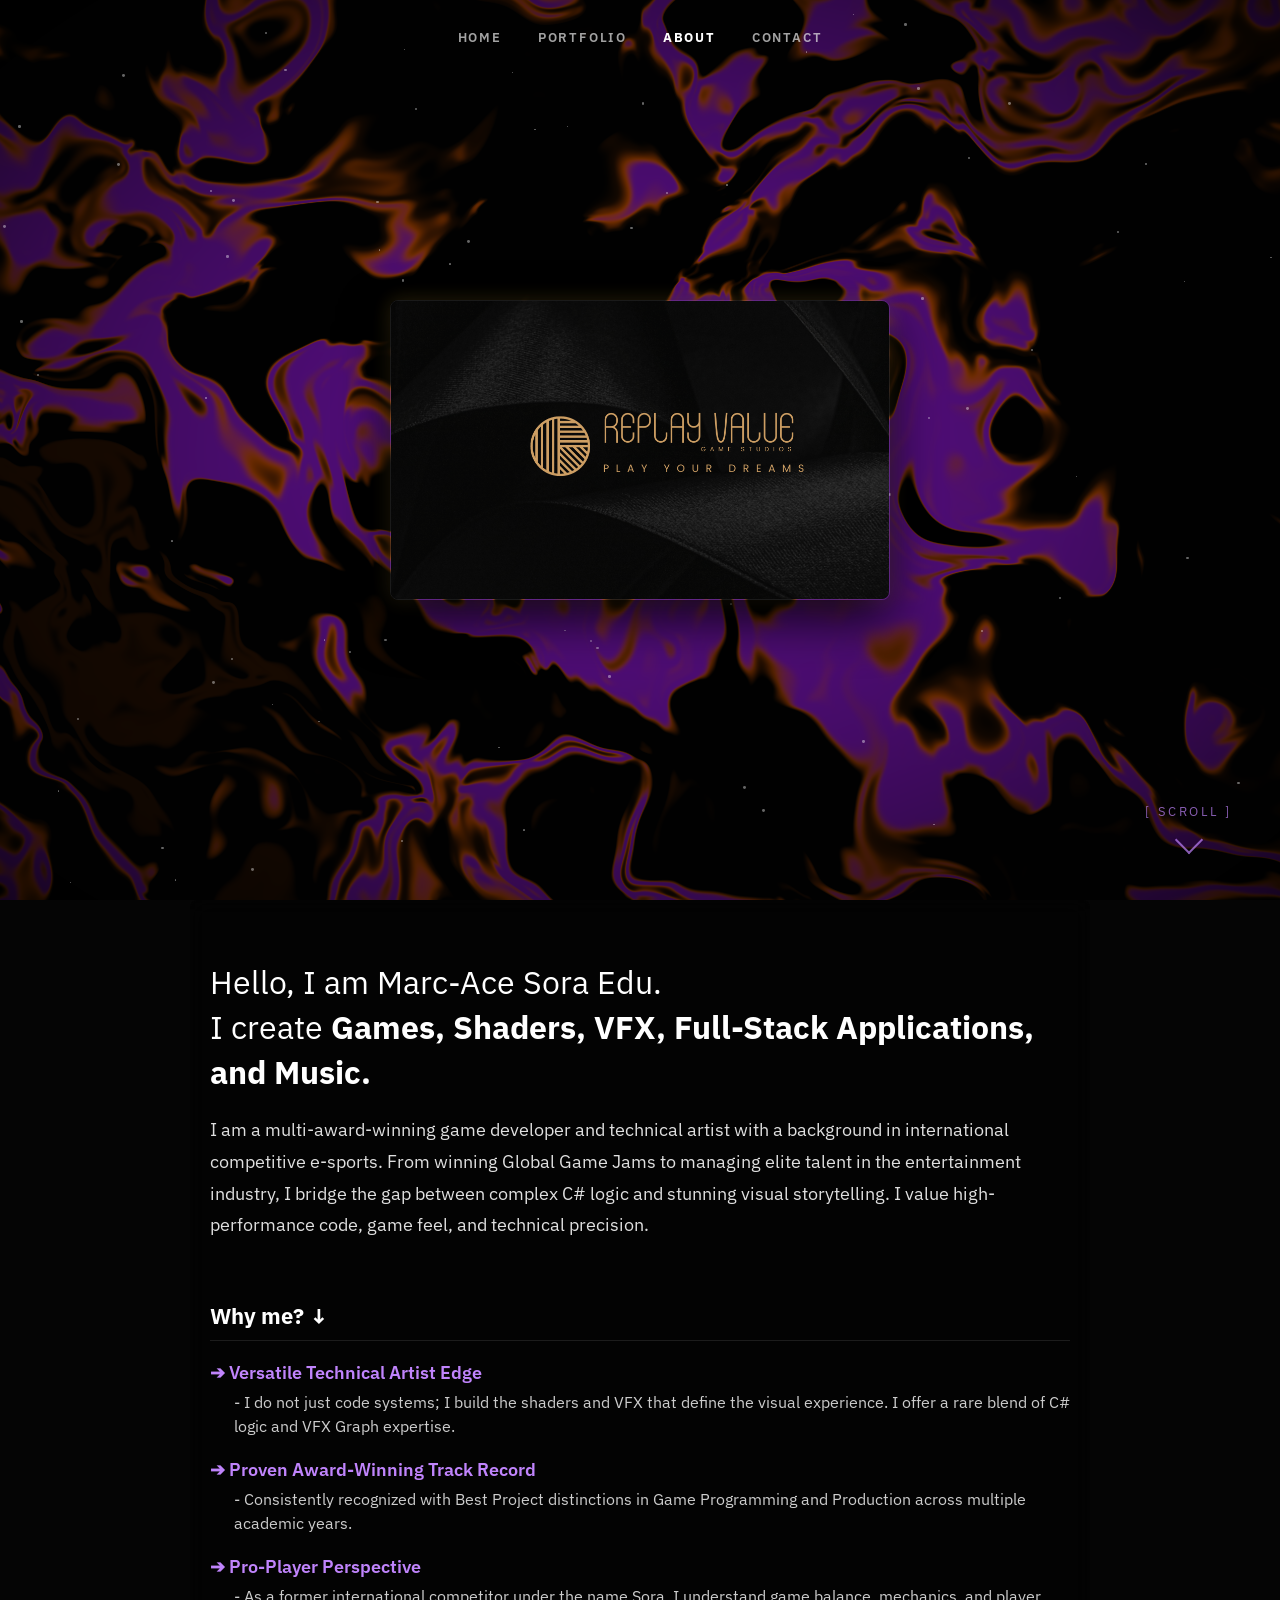
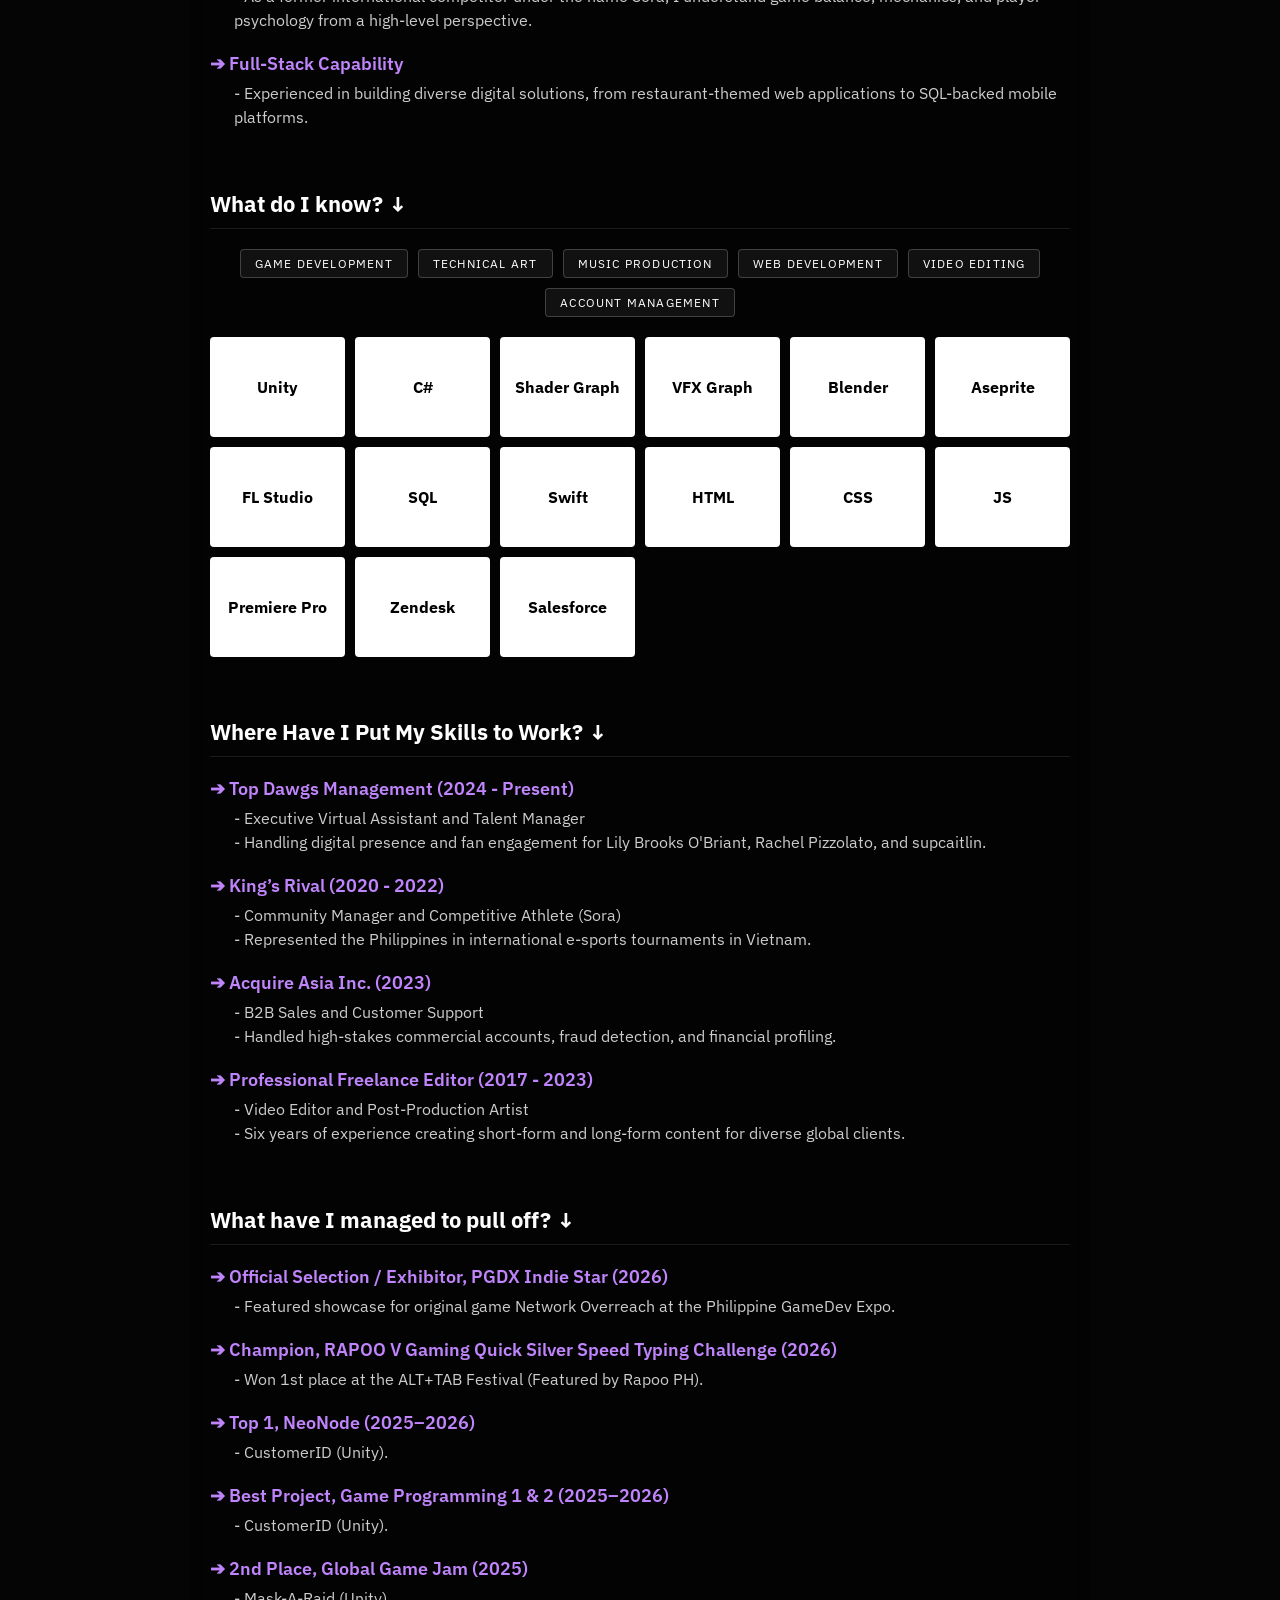
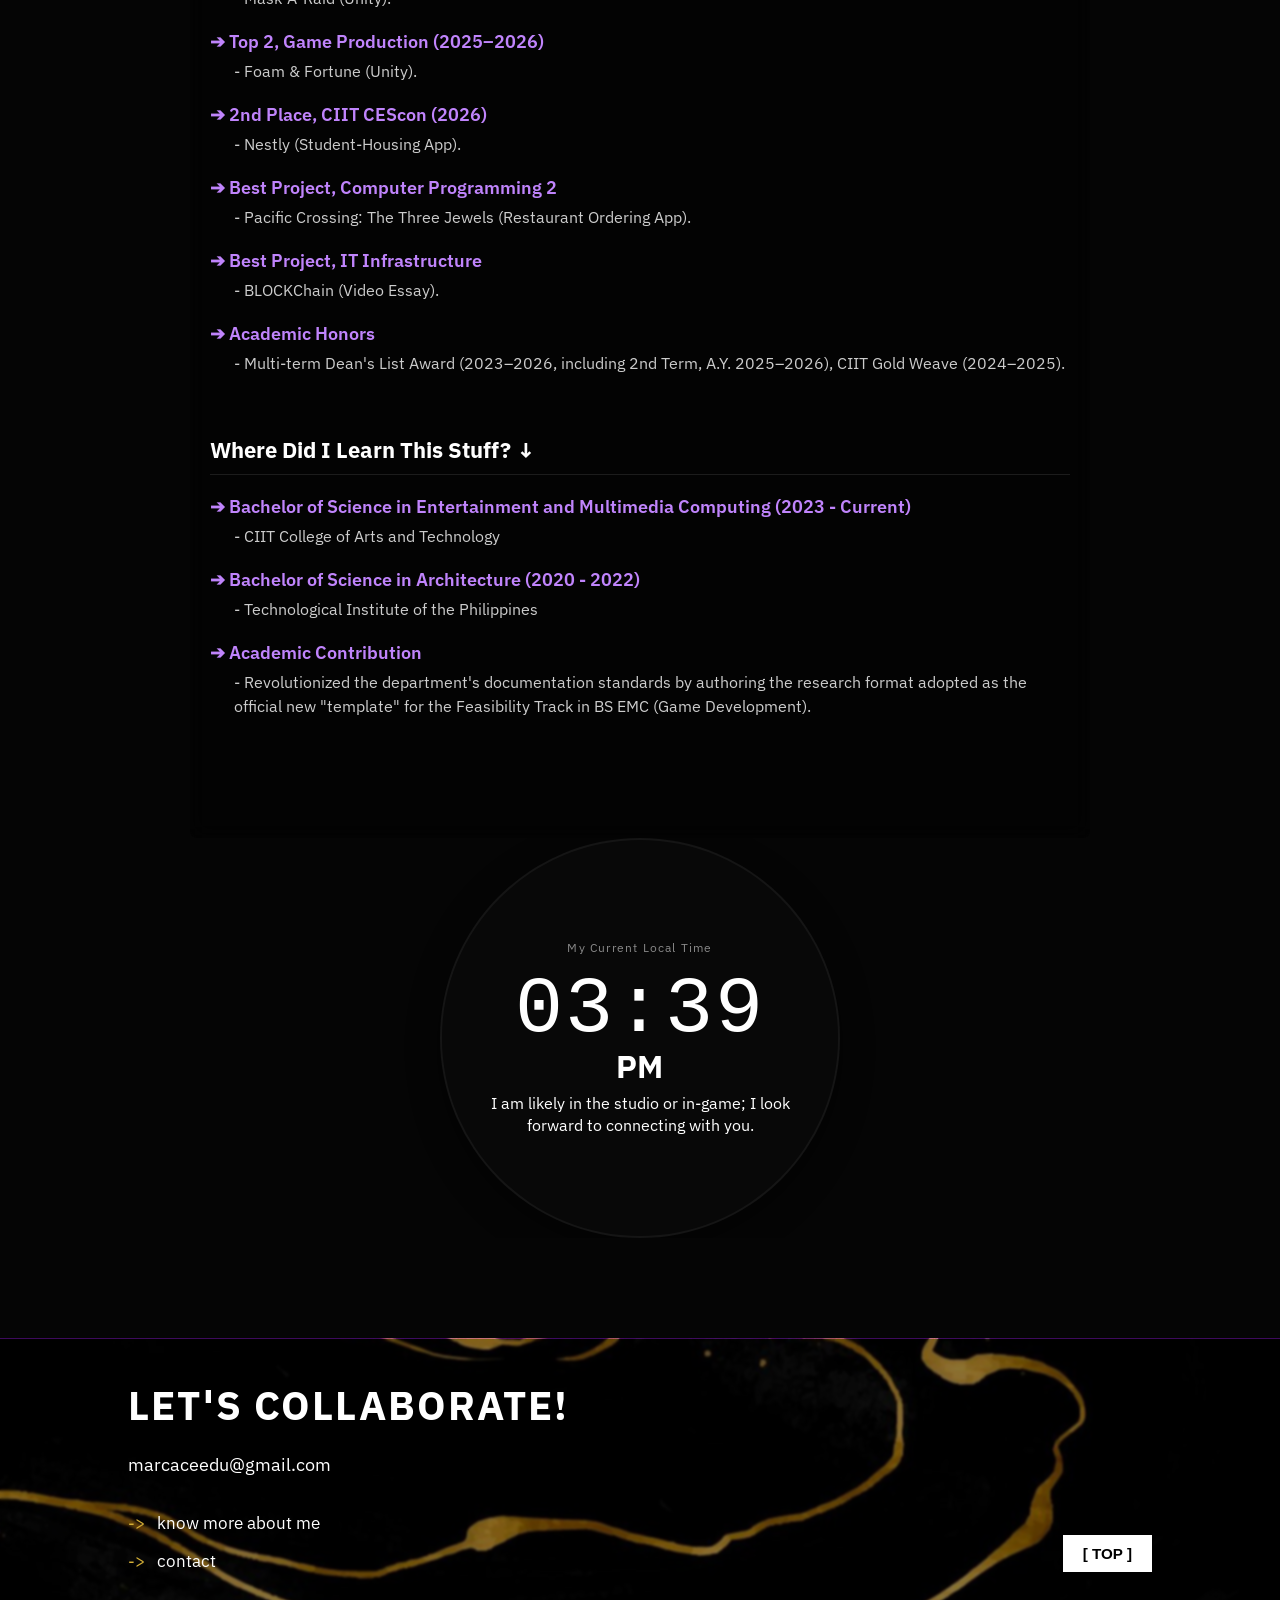
==== commit 1ddf29dd: "updaasd dasdasd" ====
--- a/About.html
+++ b/About.html
@@ -9,6 +9,7 @@
   <link rel="preconnect" href="https://fonts.gstatic.com" crossorigin />
   <link href="https://fonts.googleapis.com/css2?family=IBM+Plex+Sans:ital,wght@0,100..700;1,100..700&display=swap" rel="stylesheet" />
   <script src="components.js"></script>
+  <script src="effects.js" defer></script>
   <link rel="stylesheet" href="style.css" />
 </head>
 <body class="about-page">
@@ -125,24 +126,44 @@
       <h3 class="block-heading">What have I managed to pull off? ↓</h3>
       <div class="about-list">
         <div class="list-item">
-          <h4>➔ Top 1 and Best Project: CustomerID (2025-2026)</h4>
-          <p>- Awarded at NeoNode and Game Programming 1 and 2 for technical excellence in Unity development.</p>
-        </div>
-        <div class="list-item">
-          <h4>➔ Second Place: Global Game Jam (2025)</h4>
-          <p>- Developed Mask-A-Raid under 48-hour constraints, focusing on innovative mechanics and game feel.</p>
-        </div>
-        <div class="list-item">
-          <h4>➔ Second Place: CIIT CEScon (2026)</h4>
-          <p>- Developed Nestly, a student-housing application addressing real-world logistics and UX challenges.</p>
-        </div>
-        <div class="list-item">
-          <h4>➔ Best Project: Pacific Crossing (2024)</h4>
-          <p>- Awarded for a high-complexity restaurant-themed ordering application in Computer Programming 2.</p>
-        </div>
-        <div class="list-item">
-          <h4>➔ CIIT Gold Weave and Dean’s List (2023-2026)</h4>
-          <p>- Consistently maintained top academic standing while working professionally in the industry.</p>
+          <h4>➔ Official Selection / Exhibitor, PGDX Indie Star (2026)</h4>
+          <p>- Featured showcase for original game Network Overreach at the Philippine GameDev Expo.</p>
+        </div>
+        <div class="list-item">
+          <h4>➔ Champion, RAPOO V Gaming Quick Silver Speed Typing Challenge (2026)</h4>
+          <p>- Won 1st place at the ALT+TAB Festival (Featured by Rapoo PH).</p>
+        </div>
+        <div class="list-item">
+          <h4>➔ Top 1, NeoNode (2025–2026)</h4>
+          <p>- CustomerID (Unity).</p>
+        </div>
+        <div class="list-item">
+          <h4>➔ Best Project, Game Programming 1 &amp; 2 (2025–2026)</h4>
+          <p>- CustomerID (Unity).</p>
+        </div>
+        <div class="list-item">
+          <h4>➔ 2nd Place, Global Game Jam (2025)</h4>
+          <p>- Mask-A-Raid (Unity).</p>
+        </div>
+        <div class="list-item">
+          <h4>➔ Top 2, Game Production (2025–2026)</h4>
+          <p>- Foam &amp; Fortune (Unity).</p>
+        </div>
+        <div class="list-item">
+          <h4>➔ 2nd Place, CIIT CEScon (2026)</h4>
+          <p>- Nestly (Student-Housing App).</p>
+        </div>
+        <div class="list-item">
+          <h4>➔ Best Project, Computer Programming 2</h4>
+          <p>- Pacific Crossing: The Three Jewels (Restaurant Ordering App).</p>
+        </div>
+        <div class="list-item">
+          <h4>➔ Best Project, IT Infrastructure</h4>
+          <p>- BLOCKChain (Video Essay).</p>
+        </div>
+        <div class="list-item">
+          <h4>➔ Academic Honors</h4>
+          <p>- Multi-term Dean's List Award (2023–2026, including 2nd Term, A.Y. 2025–2026), CIIT Gold Weave (2024–2025).</p>
         </div>
       </div>
     </section>
@@ -157,6 +178,10 @@
         <div class="list-item">
           <h4>➔ Bachelor of Science in Architecture (2020 - 2022)</h4>
           <p>- Technological Institute of the Philippines</p>
+        </div>
+        <div class="list-item">
+          <h4>➔ Academic Contribution</h4>
+          <p>- Revolutionized the department's documentation standards by authoring the research format adopted as the official new "template" for the Feasibility Track in BS EMC (Game Development).</p>
         </div>
       </div>
     </section>
@@ -179,22 +204,7 @@
   <site-footer></site-footer>
 
   <script>
-    /* ─── Particles Init ────────────────────────────── */
-    const pContainer = document.getElementById('particles-container');
-    const PARTICLE_COUNT = 80;
-    for (let i = 0; i < PARTICLE_COUNT; i++) {
-      const p = document.createElement('div');
-      p.classList.add('particle');
-      p.style.left = Math.random() * 100 + 'vw';
-      p.style.top = Math.random() * 100 + 'vh';
-      const dur = 4 + Math.random() * 6;
-      const delay = Math.random() * 8;
-      const size = Math.random() * 2 + 1;
-      p.style.width = size + 'px';
-      p.style.height = size + 'px';
-      p.style.animation = `particleFloat ${dur}s linear ${delay}s infinite`;
-      pContainer.appendChild(p);
-    }
+
     
     /* ─── Navbar Scroll Effect ──────────────────────── */
     const navbar = document.getElementById('navbar');
@@ -220,139 +230,7 @@
       }
     }, { passive: true });
 
-    /* ─── WebGL Liquid Orange & Purple Shader ────────── */
-    const canvas = document.getElementById('glcanvas');
-    if (canvas) {
-      const gl = canvas.getContext('webgl');
-      
-      function resizeCanvas() {
-        canvas.width = window.innerWidth;
-        canvas.height = window.innerHeight;
-        gl.viewport(0, 0, canvas.width, canvas.height);
-      }
-      window.addEventListener('resize', resizeCanvas);
-      resizeCanvas();
-
-      const vsSource = `
-        attribute vec4 aVertexPosition;
-        void main() {
-          gl_Position = aVertexPosition;
-        }
-      `;
-
-      const fsSource = `
-        precision highp float;
-        uniform vec2 u_resolution;
-        uniform float u_time;
-
-        vec2 hash(vec2 p) {
-          p = vec2(dot(p, vec2(127.1, 311.7)), dot(p, vec2(269.5, 183.3)));
-          return -1.0 + 2.0 * fract(sin(p) * 43758.5453123);
-        }
-
-        float noise(vec2 p) {
-          const float K1 = 0.366025404;
-          const float K2 = 0.211324865;
-          vec2 i = floor(p + (p.x + p.y) * K1);
-          vec2 a = p - i + (i.x + i.y) * K2;
-          float m = step(a.y, a.x);
-          vec2 o = vec2(m, 1.0 - m);
-          vec2 b = a - o + K2;
-          vec2 c = a - 1.0 + 2.0 * K2;
-          vec3 h = max(0.5 - vec3(dot(a,a), dot(b,b), dot(c,c)), 0.0);
-          vec3 n = h*h*h*h * vec3(dot(a, hash(i+0.0)), dot(b, hash(i+o)), dot(c, hash(i+1.0)));
-          return dot(n, vec3(70.0));
-        }
-
-        float fbm(vec2 uv) {
-          float f = 0.0;
-          mat2 m = mat2(1.6, 1.2, -1.2, 1.6);
-          f += 0.5000 * noise(uv); uv = m * uv;
-          f += 0.2500 * noise(uv); uv = m * uv;
-          f += 0.1250 * noise(uv); uv = m * uv;
-          f += 0.0625 * noise(uv); uv = m * uv;
-          return f;
-        }
-
-        void main() {
-          vec2 st = gl_FragCoord.xy / u_resolution.y;
-          
-          vec2 q = vec2(0.);
-          q.x = fbm(st + 0.02 * u_time);
-          q.y = fbm(st + vec2(1.0));
-          
-          vec2 r = vec2(0.);
-          r.x = fbm(st + 1.0 * q + vec2(1.7, 9.2) + 0.12 * u_time);
-          r.y = fbm(st + 1.0 * q + vec2(8.3, 2.8) + 0.10 * u_time);
-          
-          float f = fbm(st + r);
-          
-          // Throttled high threshold bounds the gold generation strongly (20% gold)
-          float veins = abs(sin(f * 3.0 + u_time * 0.3));
-          veins = smoothstep(0.93, 1.0, veins); 
-          
-          // Auxiliary veins thinned further
-          float faintVeins = smoothstep(0.85, 1.0, abs(sin(f * 6.0 - u_time * 0.1))) * 0.2;
-          // Global fluid intensity mapping
-          float fluid = veins + faintVeins;
-          
-          vec3 baseColor = vec3(0.01, 0.01, 0.01);
-          vec3 orangeColor = vec3(1.0, 0.4, 0.0);
-          vec3 purpleColor = vec3(0.6, 0.1, 0.9);
-          
-          vec3 col = mix(baseColor, orangeColor, fluid);
-          col = mix(col, purpleColor, smoothstep(0.97, 1.0, abs(sin(f * 3.0 + u_time * 0.3))));
-          
-          // Global black tone-down filter multiplying contrast uniformly
-          col *= 0.45;
-          
-          vec2 center = gl_FragCoord.xy / u_resolution.xy - 0.5;
-          col *= 1.0 - dot(center, center) * 1.5;
-          
-          gl_FragColor = vec4(col, 1.0);
-        }
-      `;
-
-      function loadShader(gl, type, source) {
-        const shader = gl.createShader(type);
-        gl.shaderSource(shader, source);
-        gl.compileShader(shader);
-        if (!gl.getShaderParameter(shader, gl.COMPILE_STATUS)) {
-          console.error(gl.getShaderInfoLog(shader));
-          gl.deleteShader(shader);
-          return null;
-        }
-        return shader;
-      }
-
-      const vertexShader = loadShader(gl, gl.VERTEX_SHADER, vsSource);
-      const fragmentShader = loadShader(gl, gl.FRAGMENT_SHADER, fsSource);
-      const shaderProgram = gl.createProgram();
-      gl.attachShader(shaderProgram, vertexShader);
-      gl.attachShader(shaderProgram, fragmentShader);
-      gl.linkProgram(shaderProgram);
-      gl.useProgram(shaderProgram);
-
-      const positionBuffer = gl.createBuffer();
-      gl.bindBuffer(gl.ARRAY_BUFFER, positionBuffer);
-      const positions = [ -1.0, 1.0, 1.0, 1.0, -1.0, -1.0, 1.0, -1.0 ];
-      gl.bufferData(gl.ARRAY_BUFFER, new Float32Array(positions), gl.STATIC_DRAW);
-      const vertexPosition = gl.getAttribLocation(shaderProgram, 'aVertexPosition');
-      gl.vertexAttribPointer(vertexPosition, 2, gl.FLOAT, false, 0, 0);
-      gl.enableVertexAttribArray(vertexPosition);
-
-      const uResolution = gl.getUniformLocation(shaderProgram, 'u_resolution');
-      const uTime = gl.getUniformLocation(shaderProgram, 'u_time');
-      
-      let startTime = Date.now();
-      function renderGL() {
-        gl.uniform2f(uResolution, canvas.width, canvas.height);
-        gl.uniform1f(uTime, (Date.now() - startTime) / 1000.0);
-        gl.drawArrays(gl.TRIANGLE_STRIP, 0, 4);
-        requestAnimationFrame(renderGL);
-      }
-      renderGL();
-    }
+
 
     /* ─── Dynamic Clock (PHT Time Zone) ─────────────── */
     const timeValDisplay = document.getElementById('time-val');
--- a/style.css
+++ b/style.css
@@ -537,14 +537,16 @@
       background: #000;
     }
 
-    .main-display img {
+    .main-display img,
+    .main-display video {
       width: 100%;
       height: 100%;
       object-fit: contain; /* ensure full image is visible, or cover for edge-to-edge */
       transition: opacity 0.3s var(--ease);
     }
     
-    .main-display img.fade {
+    .main-display img.fade,
+    .main-display video.fade {
       opacity: 0;
     }
 
@@ -1175,6 +1177,8 @@
       padding: 16px;
       opacity: 0;
       transition: opacity 0.3s var(--ease);
+      pointer-events: auto; /* Ensure clicks are captured even when opacity is 0 */
+      cursor: pointer;
     }
 
     .hub-more-info {
@@ -1567,9 +1571,21 @@
 
     .cat-inner-audio {
       display: grid;
-      grid-template-columns: repeat(auto-fill, minmax(200px, 1fr));
+      grid-template-columns: repeat(3, 1fr);
       gap: 20px;
       padding: 20px;
+    }
+
+    @media (max-width: 1024px) {
+      .cat-inner-audio {
+        grid-template-columns: repeat(2, 1fr);
+      }
+    }
+
+    @media (max-width: 600px) {
+      .cat-inner-audio {
+        grid-template-columns: 1fr;
+      }
     }
 
     .cat-inner-list {
@@ -1754,6 +1770,49 @@
       font-size: 1.1rem;
       text-shadow: 0 0 10px #0f0;
       animation: pulse 1s infinite alternate;
+    }
+
+    /* ─── Volume Slider ─── */
+    .volume-controls {
+      margin-top: 10px;
+      display: flex;
+      align-items: center;
+      gap: 10px;
+      opacity: 0;
+      transform: translateY(10px);
+      transition: all 0.3s ease;
+      pointer-events: none;
+    }
+
+    .audio-item:hover .volume-controls,
+    .audio-item.playing .volume-controls {
+      opacity: 1;
+      transform: translateY(0);
+      pointer-events: auto;
+    }
+
+    .volume-slider {
+      flex: 1;
+      -webkit-appearance: none;
+      height: 4px;
+      border-radius: 2px;
+      background: rgba(255, 255, 255, 0.1);
+      outline: none;
+      cursor: pointer;
+    }
+
+    .volume-slider::-webkit-slider-thumb {
+      -webkit-appearance: none;
+      width: 12px;
+      height: 12px;
+      border-radius: 50%;
+      background: var(--clr-accent2);
+      box-shadow: 0 0 8px var(--clr-accent2);
+      transition: transform 0.2s;
+    }
+
+    .volume-slider::-webkit-slider-thumb:hover {
+      transform: scale(1.2);
     }
 
     /* ─── Websites Hub ─────────────────────────────────── */
